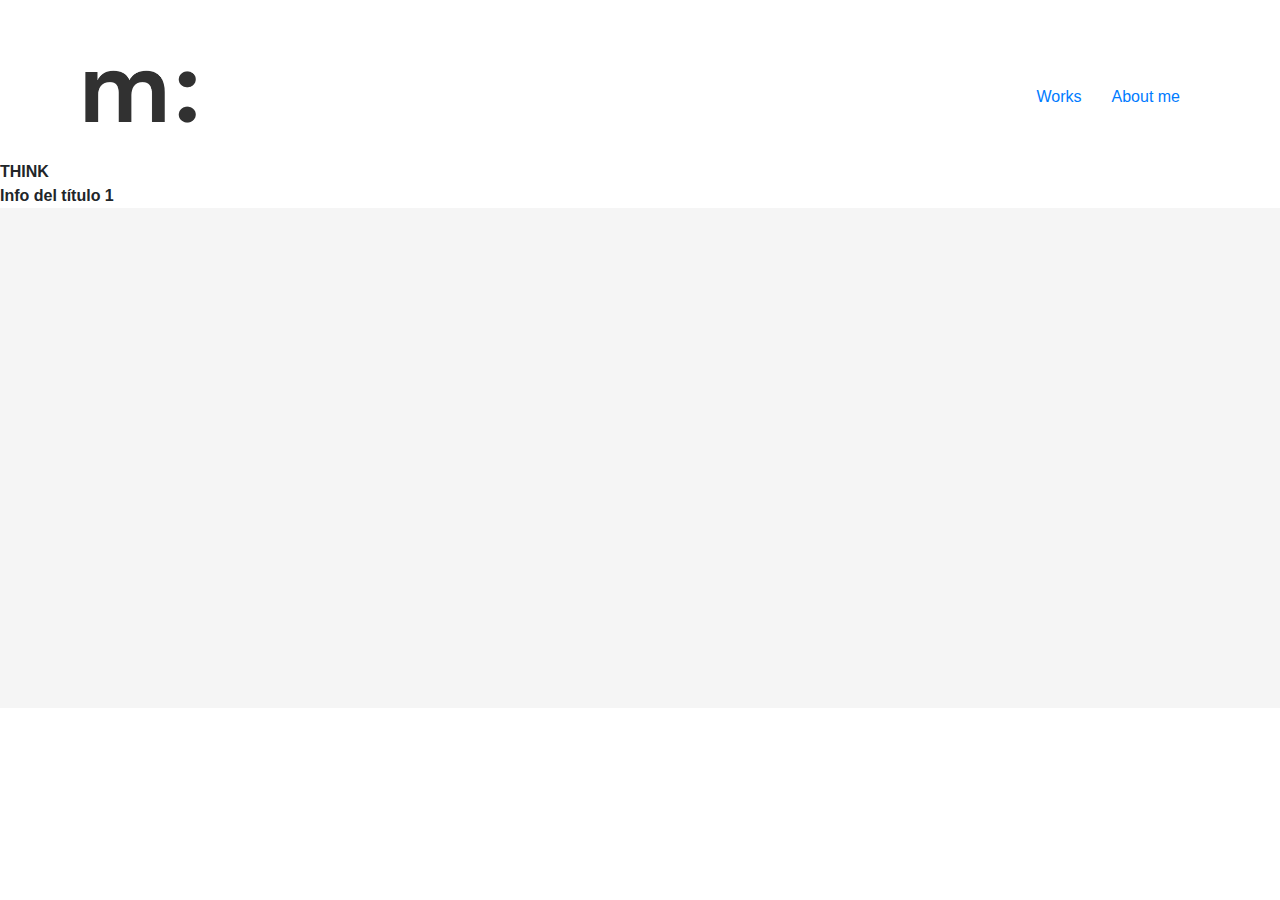
==== project_1.html @ 3f779674 "viernes 26" ====
<html>
    <head>
        <title>María Villar</title>
          <meta charset="UTF-8">
          <meta name="viewport" content="width=device-width, initial-scale=1.0">
          <meta http-equiv="X-UA-Compatible" content="ie=edge">

  <link rel="stylesheet" href="css/reset.css" />
  <link rel="stylesheet" href="css/flexbox.css">

  <link rel="stylesheet" href="https://stackpath.bootstrapcdn.com/bootstrap/4.3.1/css/bootstrap.min.css" integrity="sha384-ggOyR0iXCbMQv3Xipma34MD+dH/1fQ784/j6cY/iJTQUOhcWr7x9JvoRxT2MZw1T" crossorigin="anonymous">
  <script src="https://stackpath.bootstrapcdn.com/bootstrap/4.3.1/js/bootstrap.min.js" integrity="sha384-JjSmVgyd0p3pXB1rRibZUAYoIIy6OrQ6VrjIEaFf/nJGzIxFDsf4x0xIM+B07jRM" crossorigin="anonymous"></script>
  <script src="https://code.jquery.com/jquery-3.3.1.slim.min.js" integrity="sha384-q8i/X+965DzO0rT7abK41JStQIAqVgRVzpbzo5smXKp4YfRvH+8abtTE1Pi6jizo" crossorigin="anonymous"></script>
  <script src="https://cdnjs.cloudflare.com/ajax/libs/popper.js/1.14.7/umd/popper.min.js" integrity="sha384-UO2eT0CpHqdSJQ6hJty5KVphtPhzWj9WO1clHTMGa3JDZwrnQq4sF86dIHNDz0W1" crossorigin="anonymous"></script>
  
  <link rel="stylesheet" href="css/styles.css" />
</head>
<body>
<header>
    <div class="container"> 
            <a href="index.html>">
                <img class="mediana" src="./img/l.png"/>
            </a>
                
       
    <nav class="topnav-right">
                <ul class="menu">         
                    <li><a href="index.html">Works</a></li>
                    <li><a href="index.html">About me</a></li>
                </ul>
                
   </nav>
  </header >

  <main>

        <section<p class="font-weight-bold">THINK <br>
       Info del título 1</section>

        <div class="container-boxes-pag1">
                <a href="http://home">
     
          
            
        </div>
            
       
        
        </section>
    </div>

     
        
    </main>
    
    </body>
    
</html>
---- css/flexbox.css ----
.container,.container-fluid{margin-right:auto;margin-left:auto}.container-fluid{padding-right:2rem;padding-left:2rem}.row{box-sizing:border-box;display:-webkit-box;display:-ms-flexbox;display:flex;-webkit-box-flex:0;-ms-flex:0 1 auto;flex:0 1 auto;-webkit-box-orient:horizontal;-webkit-box-direction:normal;-ms-flex-direction:row;flex-direction:row;-ms-flex-wrap:wrap;flex-wrap:wrap;margin-right:-.5rem;margin-left:-.5rem}.row.reverse{-webkit-box-orient:horizontal;-webkit-box-direction:reverse;-ms-flex-direction:row-reverse;flex-direction:row-reverse}.col.reverse{-webkit-box-orient:vertical;-webkit-box-direction:reverse;-ms-flex-direction:column-reverse;flex-direction:column-reverse}.col-xs,.col-xs-1,.col-xs-10,.col-xs-11,.col-xs-12,.col-xs-2,.col-xs-3,.col-xs-4,.col-xs-5,.col-xs-6,.col-xs-7,.col-xs-8,.col-xs-9,.col-xs-offset-0,.col-xs-offset-1,.col-xs-offset-10,.col-xs-offset-11,.col-xs-offset-12,.col-xs-offset-2,.col-xs-offset-3,.col-xs-offset-4,.col-xs-offset-5,.col-xs-offset-6,.col-xs-offset-7,.col-xs-offset-8,.col-xs-offset-9{box-sizing:border-box;-webkit-box-flex:0;-ms-flex:0 0 auto;flex:0 0 auto;padding-right:.5rem;padding-left:.5rem}.col-xs{-webkit-box-flex:1;-ms-flex-positive:1;flex-grow:1;-ms-flex-preferred-size:0;flex-basis:0;max-width:100%}.col-xs-1{-ms-flex-preferred-size:8.33333333%;flex-basis:8.33333333%;max-width:8.33333333%}.col-xs-2{-ms-flex-preferred-size:16.66666667%;flex-basis:16.66666667%;max-width:16.66666667%}.col-xs-3{-ms-flex-preferred-size:25%;flex-basis:25%;max-width:25%}.col-xs-4{-ms-flex-preferred-size:33.33333333%;flex-basis:33.33333333%;max-width:33.33333333%}.col-xs-5{-ms-flex-preferred-size:41.66666667%;flex-basis:41.66666667%;max-width:41.66666667%}.col-xs-6{-ms-flex-preferred-size:50%;flex-basis:50%;max-width:50%}.col-xs-7{-ms-flex-preferred-size:58.33333333%;flex-basis:58.33333333%;max-width:58.33333333%}.col-xs-8{-ms-flex-preferred-size:66.66666667%;flex-basis:66.66666667%;max-width:66.66666667%}.col-xs-9{-ms-flex-preferred-size:75%;flex-basis:75%;max-width:75%}.col-xs-10{-ms-flex-preferred-size:83.33333333%;flex-basis:83.33333333%;max-width:83.33333333%}.col-xs-11{-ms-flex-preferred-size:91.66666667%;flex-basis:91.66666667%;max-width:91.66666667%}.col-xs-12{-ms-flex-preferred-size:100%;flex-basis:100%;max-width:100%}.col-xs-offset-0{margin-left:0}.col-xs-offset-1{margin-left:8.33333333%}.col-xs-offset-2{margin-left:16.66666667%}.col-xs-offset-3{margin-left:25%}.col-xs-offset-4{margin-left:33.33333333%}.col-xs-offset-5{margin-left:41.66666667%}.col-xs-offset-6{margin-left:50%}.col-xs-offset-7{margin-left:58.33333333%}.col-xs-offset-8{margin-left:66.66666667%}.col-xs-offset-9{margin-left:75%}.col-xs-offset-10{margin-left:83.33333333%}.col-xs-offset-11{margin-left:91.66666667%}.start-xs{-webkit-box-pack:start;-ms-flex-pack:start;justify-content:flex-start;text-align:start}.center-xs{-webkit-box-pack:center;-ms-flex-pack:center;justify-content:center;text-align:center}.end-xs{-webkit-box-pack:end;-ms-flex-pack:end;justify-content:flex-end;text-align:end}.top-xs{-webkit-box-align:start;-ms-flex-align:start;align-items:flex-start}.middle-xs{-webkit-box-align:center;-ms-flex-align:center;align-items:center}.bottom-xs{-webkit-box-align:end;-ms-flex-align:end;align-items:flex-end}.around-xs{-ms-flex-pack:distribute;justify-content:space-around}.between-xs{-webkit-box-pack:justify;-ms-flex-pack:justify;justify-content:space-between}.first-xs{-webkit-box-ordinal-group:0;-ms-flex-order:-1;order:-1}.last-xs{-webkit-box-ordinal-group:2;-ms-flex-order:1;order:1}@media only screen and (min-width:48em){.container{width:49rem}.col-sm,.col-sm-1,.col-sm-10,.col-sm-11,.col-sm-12,.col-sm-2,.col-sm-3,.col-sm-4,.col-sm-5,.col-sm-6,.col-sm-7,.col-sm-8,.col-sm-9,.col-sm-offset-0,.col-sm-offset-1,.col-sm-offset-10,.col-sm-offset-11,.col-sm-offset-12,.col-sm-offset-2,.col-sm-offset-3,.col-sm-offset-4,.col-sm-offset-5,.col-sm-offset-6,.col-sm-offset-7,.col-sm-offset-8,.col-sm-offset-9{box-sizing:border-box;-webkit-box-flex:0;-ms-flex:0 0 auto;flex:0 0 auto;padding-right:.5rem;padding-left:.5rem}.col-sm{-webkit-box-flex:1;-ms-flex-positive:1;flex-grow:1;-ms-flex-preferred-size:0;flex-basis:0;max-width:100%}.col-sm-1{-ms-flex-preferred-size:8.33333333%;flex-basis:8.33333333%;max-width:8.33333333%}.col-sm-2{-ms-flex-preferred-size:16.66666667%;flex-basis:16.66666667%;max-width:16.66666667%}.col-sm-3{-ms-flex-preferred-size:25%;flex-basis:25%;max-width:25%}.col-sm-4{-ms-flex-preferred-size:33.33333333%;flex-basis:33.33333333%;max-width:33.33333333%}.col-sm-5{-ms-flex-preferred-size:41.66666667%;flex-basis:41.66666667%;max-width:41.66666667%}.col-sm-6{-ms-flex-preferred-size:50%;flex-basis:50%;max-width:50%}.col-sm-7{-ms-flex-preferred-size:58.33333333%;flex-basis:58.33333333%;max-width:58.33333333%}.col-sm-8{-ms-flex-preferred-size:66.66666667%;flex-basis:66.66666667%;max-width:66.66666667%}.col-sm-9{-ms-flex-preferred-size:75%;flex-basis:75%;max-width:75%}.col-sm-10{-ms-flex-preferred-size:83.33333333%;flex-basis:83.33333333%;max-width:83.33333333%}.col-sm-11{-ms-flex-preferred-size:91.66666667%;flex-basis:91.66666667%;max-width:91.66666667%}.col-sm-12{-ms-flex-preferred-size:100%;flex-basis:100%;max-width:100%}.col-sm-offset-0{margin-left:0}.col-sm-offset-1{margin-left:8.33333333%}.col-sm-offset-2{margin-left:16.66666667%}.col-sm-offset-3{margin-left:25%}.col-sm-offset-4{margin-left:33.33333333%}.col-sm-offset-5{margin-left:41.66666667%}.col-sm-offset-6{margin-left:50%}.col-sm-offset-7{margin-left:58.33333333%}.col-sm-offset-8{margin-left:66.66666667%}.col-sm-offset-9{margin-left:75%}.col-sm-offset-10{margin-left:83.33333333%}.col-sm-offset-11{margin-left:91.66666667%}.start-sm{-webkit-box-pack:start;-ms-flex-pack:start;justify-content:flex-start;text-align:start}.center-sm{-webkit-box-pack:center;-ms-flex-pack:center;justify-content:center;text-align:center}.end-sm{-webkit-box-pack:end;-ms-flex-pack:end;justify-content:flex-end;text-align:end}.top-sm{-webkit-box-align:start;-ms-flex-align:start;align-items:flex-start}.middle-sm{-webkit-box-align:center;-ms-flex-align:center;align-items:center}.bottom-sm{-webkit-box-align:end;-ms-flex-align:end;align-items:flex-end}.around-sm{-ms-flex-pack:distribute;justify-content:space-around}.between-sm{-webkit-box-pack:justify;-ms-flex-pack:justify;justify-content:space-between}.first-sm{-webkit-box-ordinal-group:0;-ms-flex-order:-1;order:-1}.last-sm{-webkit-box-ordinal-group:2;-ms-flex-order:1;order:1}}@media only screen and (min-width:64em){.container{width:65rem}.col-md,.col-md-1,.col-md-10,.col-md-11,.col-md-12,.col-md-2,.col-md-3,.col-md-4,.col-md-5,.col-md-6,.col-md-7,.col-md-8,.col-md-9,.col-md-offset-0,.col-md-offset-1,.col-md-offset-10,.col-md-offset-11,.col-md-offset-12,.col-md-offset-2,.col-md-offset-3,.col-md-offset-4,.col-md-offset-5,.col-md-offset-6,.col-md-offset-7,.col-md-offset-8,.col-md-offset-9{box-sizing:border-box;-webkit-box-flex:0;-ms-flex:0 0 auto;flex:0 0 auto;padding-right:.5rem;padding-left:.5rem}.col-md{-webkit-box-flex:1;-ms-flex-positive:1;flex-grow:1;-ms-flex-preferred-size:0;flex-basis:0;max-width:100%}.col-md-1{-ms-flex-preferred-size:8.33333333%;flex-basis:8.33333333%;max-width:8.33333333%}.col-md-2{-ms-flex-preferred-size:16.66666667%;flex-basis:16.66666667%;max-width:16.66666667%}.col-md-3{-ms-flex-preferred-size:25%;flex-basis:25%;max-width:25%}.col-md-4{-ms-flex-preferred-size:33.33333333%;flex-basis:33.33333333%;max-width:33.33333333%}.col-md-5{-ms-flex-preferred-size:41.66666667%;flex-basis:41.66666667%;max-width:41.66666667%}.col-md-6{-ms-flex-preferred-size:50%;flex-basis:50%;max-width:50%}.col-md-7{-ms-flex-preferred-size:58.33333333%;flex-basis:58.33333333%;max-width:58.33333333%}.col-md-8{-ms-flex-preferred-size:66.66666667%;flex-basis:66.66666667%;max-width:66.66666667%}.col-md-9{-ms-flex-preferred-size:75%;flex-basis:75%;max-width:75%}.col-md-10{-ms-flex-preferred-size:83.33333333%;flex-basis:83.33333333%;max-width:83.33333333%}.col-md-11{-ms-flex-preferred-size:91.66666667%;flex-basis:91.66666667%;max-width:91.66666667%}.col-md-12{-ms-flex-preferred-size:100%;flex-basis:100%;max-width:100%}.col-md-offset-0{margin-left:0}.col-md-offset-1{margin-left:8.33333333%}.col-md-offset-2{margin-left:16.66666667%}.col-md-offset-3{margin-left:25%}.col-md-offset-4{margin-left:33.33333333%}.col-md-offset-5{margin-left:41.66666667%}.col-md-offset-6{margin-left:50%}.col-md-offset-7{margin-left:58.33333333%}.col-md-offset-8{margin-left:66.66666667%}.col-md-offset-9{margin-left:75%}.col-md-offset-10{margin-left:83.33333333%}.col-md-offset-11{margin-left:91.66666667%}.start-md{-webkit-box-pack:start;-ms-flex-pack:start;justify-content:flex-start;text-align:start}.center-md{-webkit-box-pack:center;-ms-flex-pack:center;justify-content:center;text-align:center}.end-md{-webkit-box-pack:end;-ms-flex-pack:end;justify-content:flex-end;text-align:end}.top-md{-webkit-box-align:start;-ms-flex-align:start;align-items:flex-start}.middle-md{-webkit-box-align:center;-ms-flex-align:center;align-items:center}.bottom-md{-webkit-box-align:end;-ms-flex-align:end;align-items:flex-end}.around-md{-ms-flex-pack:distribute;justify-content:space-around}.between-md{-webkit-box-pack:justify;-ms-flex-pack:justify;justify-content:space-between}.first-md{-webkit-box-ordinal-group:0;-ms-flex-order:-1;order:-1}.last-md{-webkit-box-ordinal-group:2;-ms-flex-order:1;order:1}}@media only screen and (min-width:75em){.container{width:76rem}.col-lg,.col-lg-1,.col-lg-10,.col-lg-11,.col-lg-12,.col-lg-2,.col-lg-3,.col-lg-4,.col-lg-5,.col-lg-6,.col-lg-7,.col-lg-8,.col-lg-9,.col-lg-offset-0,.col-lg-offset-1,.col-lg-offset-10,.col-lg-offset-11,.col-lg-offset-12,.col-lg-offset-2,.col-lg-offset-3,.col-lg-offset-4,.col-lg-offset-5,.col-lg-offset-6,.col-lg-offset-7,.col-lg-offset-8,.col-lg-offset-9{box-sizing:border-box;-webkit-box-flex:0;-ms-flex:0 0 auto;flex:0 0 auto;padding-right:.5rem;padding-left:.5rem}.col-lg{-webkit-box-flex:1;-ms-flex-positive:1;flex-grow:1;-ms-flex-preferred-size:0;flex-basis:0;max-width:100%}.col-lg-1{-ms-flex-preferred-size:8.33333333%;flex-basis:8.33333333%;max-width:8.33333333%}.col-lg-2{-ms-flex-preferred-size:16.66666667%;flex-basis:16.66666667%;max-width:16.66666667%}.col-lg-3{-ms-flex-preferred-size:25%;flex-basis:25%;max-width:25%}.col-lg-4{-ms-flex-preferred-size:33.33333333%;flex-basis:33.33333333%;max-width:33.33333333%}.col-lg-5{-ms-flex-preferred-size:41.66666667%;flex-basis:41.66666667%;max-width:41.66666667%}.col-lg-6{-ms-flex-preferred-size:50%;flex-basis:50%;max-width:50%}.col-lg-7{-ms-flex-preferred-size:58.33333333%;flex-basis:58.33333333%;max-width:58.33333333%}.col-lg-8{-ms-flex-preferred-size:66.66666667%;flex-basis:66.66666667%;max-width:66.66666667%}.col-lg-9{-ms-flex-preferred-size:75%;flex-basis:75%;max-width:75%}.col-lg-10{-ms-flex-preferred-size:83.33333333%;flex-basis:83.33333333%;max-width:83.33333333%}.col-lg-11{-ms-flex-preferred-size:91.66666667%;flex-basis:91.66666667%;max-width:91.66666667%}.col-lg-12{-ms-flex-preferred-size:100%;flex-basis:100%;max-width:100%}.col-lg-offset-0{margin-left:0}.col-lg-offset-1{margin-left:8.33333333%}.col-lg-offset-2{margin-left:16.66666667%}.col-lg-offset-3{margin-left:25%}.col-lg-offset-4{margin-left:33.33333333%}.col-lg-offset-5{margin-left:41.66666667%}.col-lg-offset-6{margin-left:50%}.col-lg-offset-7{margin-left:58.33333333%}.col-lg-offset-8{margin-left:66.66666667%}.col-lg-offset-9{margin-left:75%}.col-lg-offset-10{margin-left:83.33333333%}.col-lg-offset-11{margin-left:91.66666667%}.start-lg{-webkit-box-pack:start;-ms-flex-pack:start;justify-content:flex-start;text-align:start}.center-lg{-webkit-box-pack:center;-ms-flex-pack:center;justify-content:center;text-align:center}.end-lg{-webkit-box-pack:end;-ms-flex-pack:end;justify-content:flex-end;text-align:end}.top-lg{-webkit-box-align:start;-ms-flex-align:start;align-items:flex-start}.middle-lg{-webkit-box-align:center;-ms-flex-align:center;align-items:center}.bottom-lg{-webkit-box-align:end;-ms-flex-align:end;align-items:flex-end}.around-lg{-ms-flex-pack:distribute;justify-content:space-around}.between-lg{-webkit-box-pack:justify;-ms-flex-pack:justify;justify-content:space-between}.first-lg{-webkit-box-ordinal-group:0;-ms-flex-order:-1;order:-1}.last-lg{-webkit-box-ordinal-group:2;-ms-flex-order:1;order:1}}
---- css/styles.css ----
@font-face {
    font-family: "avenir";
    src: url(font-family: avenir-light.ttf);
  }


.container {
	padding-top: 70px;
	padding-bottom: 20px;
	display: flex;
	justify-content: space-between;
}


img.mediana {
	width: 111px; 
	height: 53px;
}

.menu {
	display: flex;
}

.menu li {
	list-style-type: none;
	margin: 0;
	padding:0;
	
}
  
.menu li a {
	display: block;
	padding: 15px;
	position: relative;
}

.menu li a:hover {
	text-decoration: none;
}

.menu li a::after {
	opacity: 0;
	transition: 100ms;
	content: '';
	position: absolute;
	bottom: 0;
	left: 0;
	right: 0;
	height: 2px;
	background: #000;
	text-decoration: none;
}

.menu li a:hover::after {
	opacity: 1;
}



#container-boxes {
	background-color: rgb(255, 255, 255);
	display: flex;
	flex-wrap: wrap;
	justify-content: center;
	padding: 0px 50px;
	
}

.box{
	background: rgb(255, 255, 255);
	width: 400px;
	height: 400px;
	margin: 20px;
	padding: 50px;
	border-radius: 0px;
  display: flex;
	justify-content: center;
	align-items: center;
}

.box:hover {
	transition: all 0.17s ease-in-out;
	transform: translateY(5px);
	box-shadow: 5px 5px 20px rgba(202, 202, 202, 0.5)
}

.box2 {
	width:1800px;
	height: 400px;
	background: rgba(235, 235, 235, 0.5);
	margin: 30px;
	margin-bottom:30px 
}

#box-img-1 {
	background-image: url('../img/Think.png');
	text-decoration-color:rgb(230, 230, 230)
}


.box3 {
	margin: 20px;
	padding: 50px;
	justify-content: center;
	text-align: left;
	
}

.container-boxes-pag1 {
	display: flex;
	flex-wrap: wrap;
	justify-content: center;
	padding: 80px 50px;
	background: rgba(235, 235, 235, 0.5);
	width: auto;
	height: 500px;
	
}
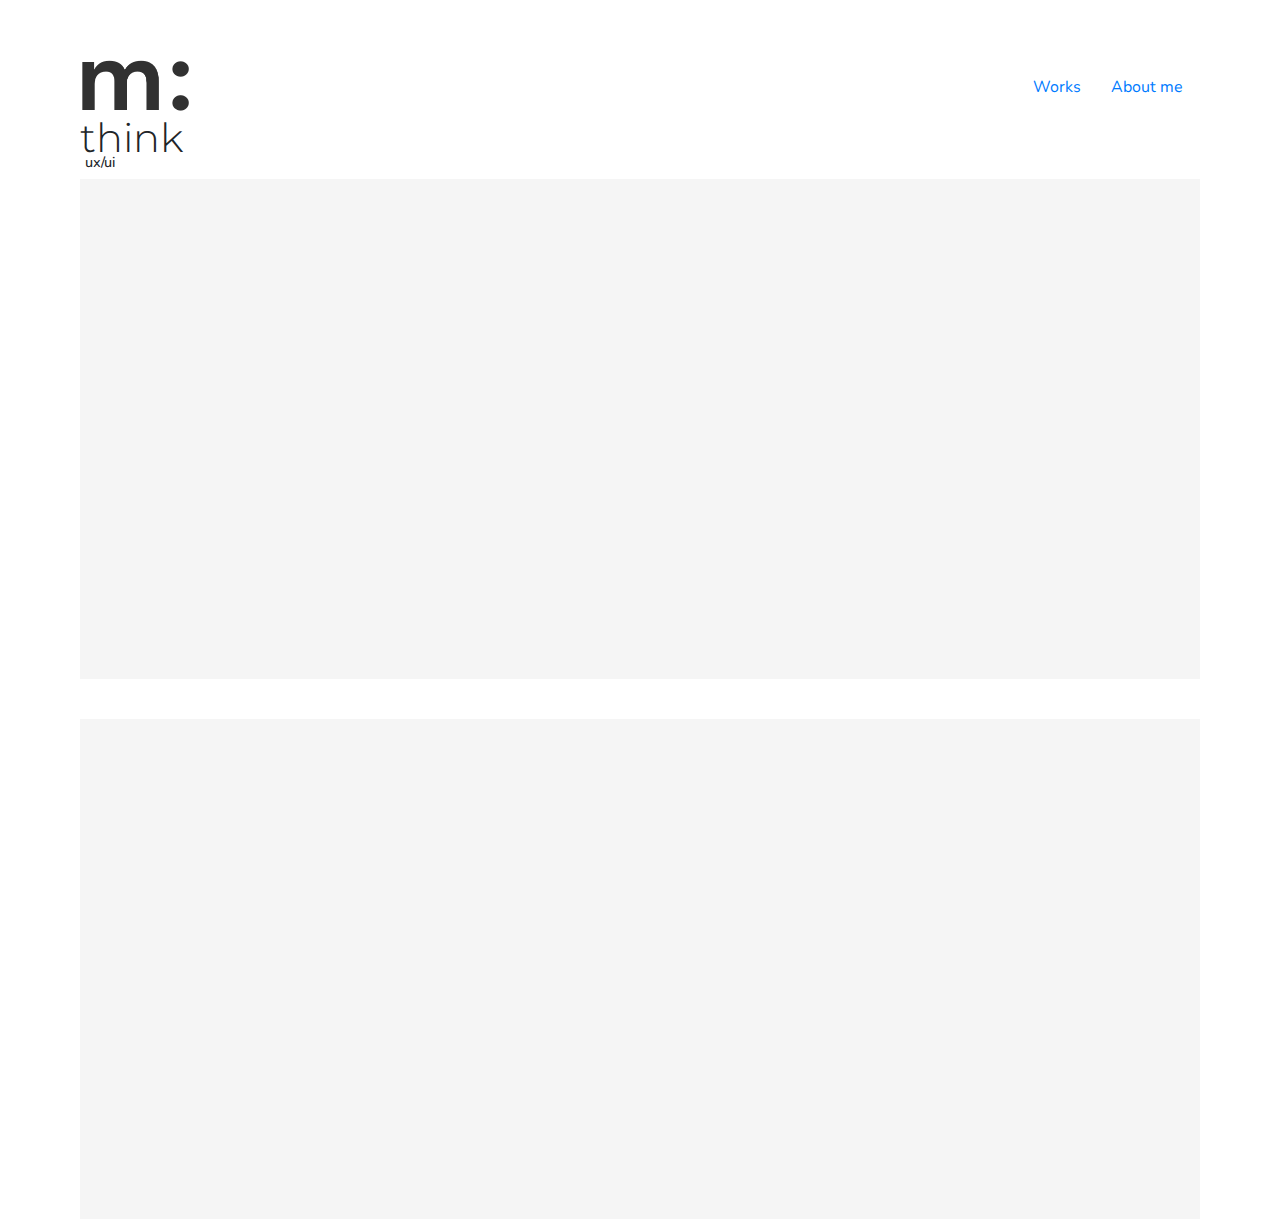
==== commit 6aae8649: "Sábado 27" ====
--- a/project_1.html
+++ b/project_1.html
@@ -14,10 +14,11 @@
   <script src="https://cdnjs.cloudflare.com/ajax/libs/popper.js/1.14.7/umd/popper.min.js" integrity="sha384-UO2eT0CpHqdSJQ6hJty5KVphtPhzWj9WO1clHTMGa3JDZwrnQq4sF86dIHNDz0W1" crossorigin="anonymous"></script>
   
   <link rel="stylesheet" href="css/styles.css" />
+  <link href="https://fonts.googleapis.com/css?family=Montserrat:100,100i,200,200i,300,300i,400,400i,500,500i,600,600i,700,700i,800,800i,900,900i|Nunito:200,200i,300,300i,400,400i,600,600i,700,700i" rel="stylesheet">
 </head>
 <body>
 <header>
-    <div class="container"> 
+    <div class="containerheader"> 
             <a href="index.html>">
                 <img class="mediana" src="./img/l.png"/>
             </a>
@@ -31,26 +32,30 @@
                 
    </nav>
   </header >
+  <section class="titulo">
+    
+    <h1>think</h1> 
+    <h2>ux/ui</h2>
+        
+    </section>
 
-  <main>
 
-        <section<p class="font-weight-bold">THINK <br>
-       Info del título 1</section>
+  </div>
+  
+    <main>
+    
+    <div id="container-boxes-pag2"> 
+    <div class="container-boxes-pag2" id="box-img-">
+        </div>
+    </div>
 
-        <div class="container-boxes-pag1">
-                <a href="http://home">
-     
-          
-            
-        </div>
+    <div id="container-boxes-pag3"> 
+    <div class="container-boxes-pag3" id="box-img-">
+    
+    </div>                    
+    </div>
             
        
-        
-        </section>
-    </div>
-
-     
-        
     </main>
     
     </body>
--- a/css/styles.css
+++ b/css/styles.css
@@ -1,8 +1,5 @@
-@font-face {
-    font-family: "avenir";
-    src: url(font-family: avenir-light.ttf);
-  }
-
+body {font-family: 'Nunito', sans-serif;
+	    }
 
 .container {
 	padding-top: 70px;
@@ -11,10 +8,21 @@
 	justify-content: space-between;
 }
 
+.containerheader{
+	display: flex;
+	justify-content: space-between;
+	padding: 60px 32px 0px 32px;
+
+}
+
+header{
+	padding:0 50px;
+}
+
 
 img.mediana {
-	width: 111px; 
-	height: 53px;
+	width: 107px; 
+	height: 51px;
 }
 
 .menu {
@@ -22,7 +30,7 @@
 }
 
 .menu li {
-	list-style-type: none;
+  list-style-type: none;
 	margin: 0;
 	padding:0;
 	
@@ -106,16 +114,56 @@
 	
 }
 
-.container-boxes-pag1 {
+
+.titulo {
+	
+	margin-left: 80px;
+	text-align: left;
+	
+	
+}
+
+.titulo h1{
+	font-family: 'Montserrat', sans-serif;
+	font-weight: 300;
+	line-height: .4em;
+	
+}
+
+.titulo h2{
+	font-size: .9em;
+	padding-left:5px;
+}
+.container-boxes-pag2 {
+	
+  margin-left: 80px;
+	margin-right: 80px;
+	margin-bottom: 40px;
+  width: auto;
+	height: 500px;
+	background-color: rgb(235, 235, 235, 0.5);
 	display: flex;
 	flex-wrap: wrap;
-	justify-content: center;
-	padding: 80px 50px;
-	background: rgba(235, 235, 235, 0.5);
-	width: auto;
+	padding: 0px 50px;
+	
+
+}
+
+.container-boxes-pag3 {
+	
+  margin-left: 80px;
+	margin-right: 80px;
+  width: auto;
 	height: 500px;
+	background-color: rgba(235, 235, 235, 0.5);
+	display: flex;
+	flex-wrap: wrap;
+	padding: 0px 50px;
 	
+
 }
 
 
 
+
+
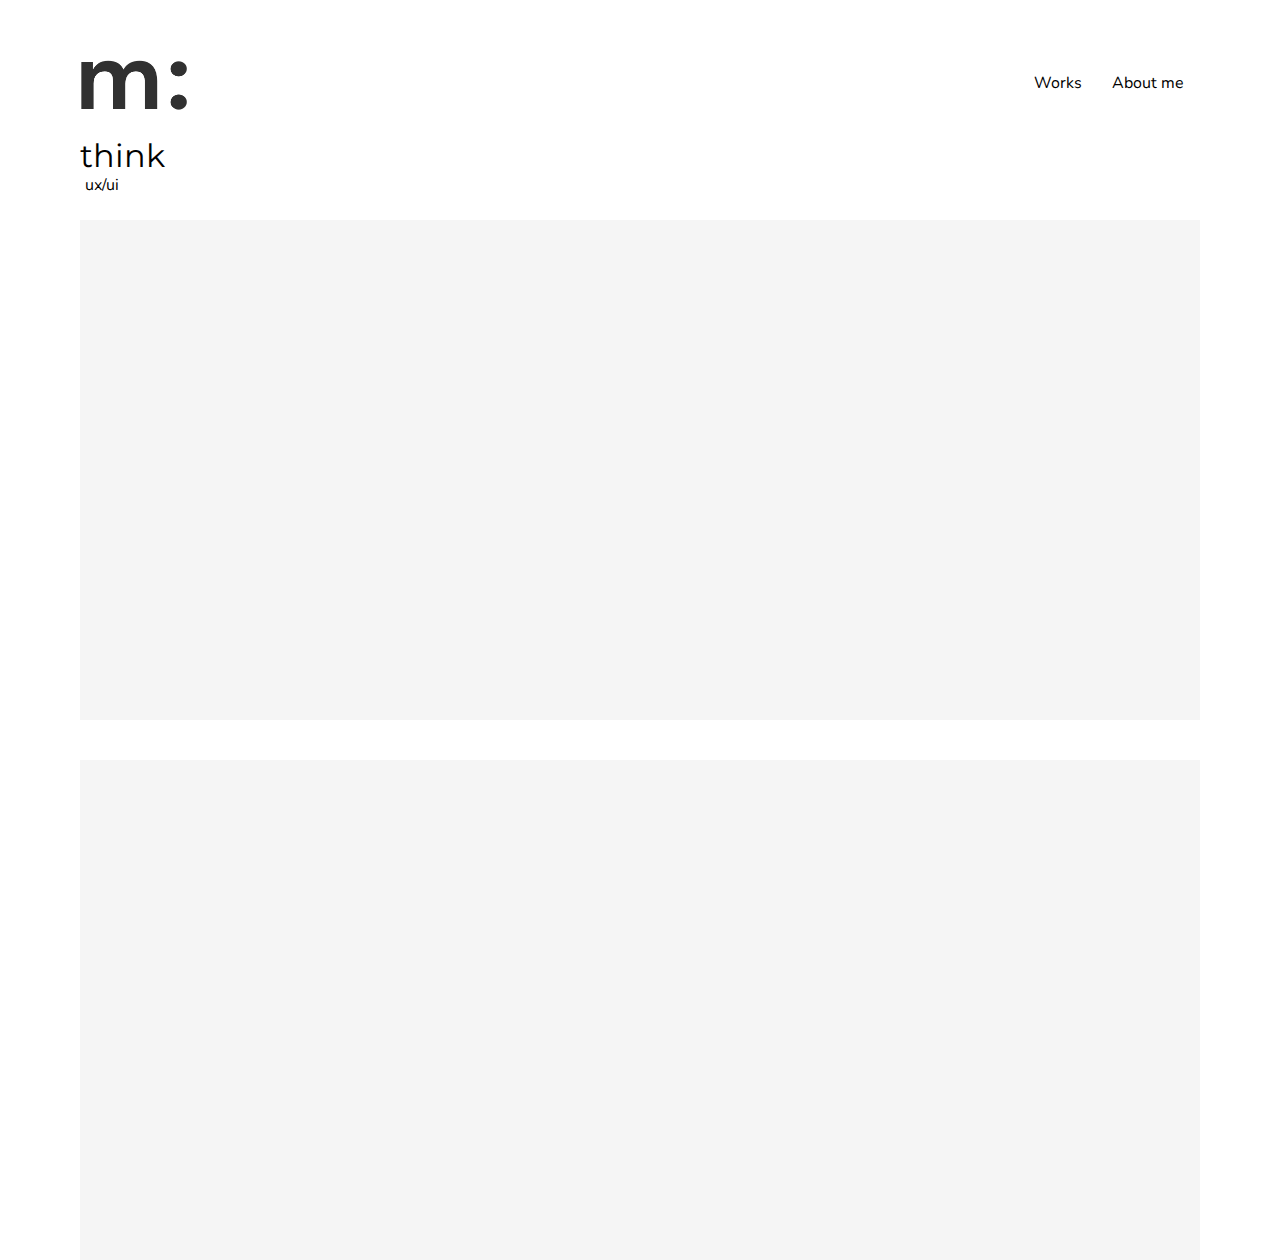
==== commit e043816f: "Sabado 27" ====
--- a/project_1.html
+++ b/project_1.html
@@ -4,14 +4,12 @@
           <meta charset="UTF-8">
           <meta name="viewport" content="width=device-width, initial-scale=1.0">
           <meta http-equiv="X-UA-Compatible" content="ie=edge">
+          <meta name=“viewport” content=“width=device-width, initial-scale=1.0"> 
 
   <link rel="stylesheet" href="css/reset.css" />
   <link rel="stylesheet" href="css/flexbox.css">
 
-  <link rel="stylesheet" href="https://stackpath.bootstrapcdn.com/bootstrap/4.3.1/css/bootstrap.min.css" integrity="sha384-ggOyR0iXCbMQv3Xipma34MD+dH/1fQ784/j6cY/iJTQUOhcWr7x9JvoRxT2MZw1T" crossorigin="anonymous">
-  <script src="https://stackpath.bootstrapcdn.com/bootstrap/4.3.1/js/bootstrap.min.js" integrity="sha384-JjSmVgyd0p3pXB1rRibZUAYoIIy6OrQ6VrjIEaFf/nJGzIxFDsf4x0xIM+B07jRM" crossorigin="anonymous"></script>
-  <script src="https://code.jquery.com/jquery-3.3.1.slim.min.js" integrity="sha384-q8i/X+965DzO0rT7abK41JStQIAqVgRVzpbzo5smXKp4YfRvH+8abtTE1Pi6jizo" crossorigin="anonymous"></script>
-  <script src="https://cdnjs.cloudflare.com/ajax/libs/popper.js/1.14.7/umd/popper.min.js" integrity="sha384-UO2eT0CpHqdSJQ6hJty5KVphtPhzWj9WO1clHTMGa3JDZwrnQq4sF86dIHNDz0W1" crossorigin="anonymous"></script>
+
   
   <link rel="stylesheet" href="css/styles.css" />
   <link href="https://fonts.googleapis.com/css?family=Montserrat:100,100i,200,200i,300,300i,400,400i,500,500i,600,600i,700,700i,800,800i,900,900i|Nunito:200,200i,300,300i,400,400i,600,600i,700,700i" rel="stylesheet">
@@ -32,13 +30,11 @@
                 
    </nav>
   </header >
-  <section class="titulo">
+  
+  <div class="titulo">
     
     <h1>think</h1> 
     <h2>ux/ui</h2>
-        
-    </section>
-
 
   </div>
   
--- a/css/styles.css
+++ b/css/styles.css
@@ -1,5 +1,18 @@
-body {font-family: 'Nunito', sans-serif;
-	    }
+body {
+	font-family: 'Nunito', sans-serif;
+}
+html {
+	width:100%;
+	scroll-behavior: smooth;
+}
+
+a {
+	color: #000;
+	text-decoration: none;
+}
+a:hover {
+	color: #000;
+}
 
 .container {
 	padding-top: 70px;
@@ -11,8 +24,8 @@
 .containerheader{
 	display: flex;
 	justify-content: space-between;
-	padding: 60px 32px 0px 32px;
-
+	padding: 60px 31px 0px 31px;
+  margin-bottom:32px;
 }
 
 header{
@@ -21,8 +34,8 @@
 
 
 img.mediana {
-	width: 107px; 
-	height: 51px;
+	width: 106px; 
+	height: 50px;
 }
 
 .menu {
@@ -63,8 +76,6 @@
 	opacity: 1;
 }
 
-
-
 #container-boxes {
 	background-color: rgb(255, 255, 255);
 	display: flex;
@@ -78,10 +89,10 @@
 	background: rgb(255, 255, 255);
 	width: 400px;
 	height: 400px;
-	margin: 20px;
-	padding: 50px;
+	margin: 8px;
+	padding: 10px;
 	border-radius: 0px;
-  display: flex;
+	display: flex;
 	justify-content: center;
 	align-items: center;
 }
@@ -95,13 +106,14 @@
 .box2 {
 	width:1800px;
 	height: 400px;
-	background: rgba(235, 235, 235, 0.5);
+	background: none;
 	margin: 30px;
 	margin-bottom:30px 
 }
 
-#box-img-1 {
+#box-img-1,#box-img-2 {
 	background-image: url('../img/Think.png');
+	background-position: center;
 	text-decoration-color:rgb(230, 230, 230)
 }
 
@@ -121,21 +133,24 @@
 	text-align: left;
 	
 	
+	
 }
 
 .titulo h1{
 	font-family: 'Montserrat', sans-serif;
-	font-weight: 300;
-	line-height: .4em;
+	font-size:2em;
+	line-height: .9em;
 	
 }
 
 .titulo h2{
-	font-size: .9em;
+	font-size: 1em;
 	padding-left:5px;
+	line-height: 1.8em;
 }
+
 .container-boxes-pag2 {
-	
+	margin-top: 20px;
   margin-left: 80px;
 	margin-right: 80px;
 	margin-bottom: 40px;
@@ -163,7 +178,22 @@
 
 }
 
+.titulosnegritas{
+font-weight: bold;
+line-height: 50px;
+}
+
+.titulosnegritas2{
+	font-weight: bold;
+	margin: 30px;
+	
+	}
+
+@media (max-width:375px){
+
+}
 
 
 
 
+
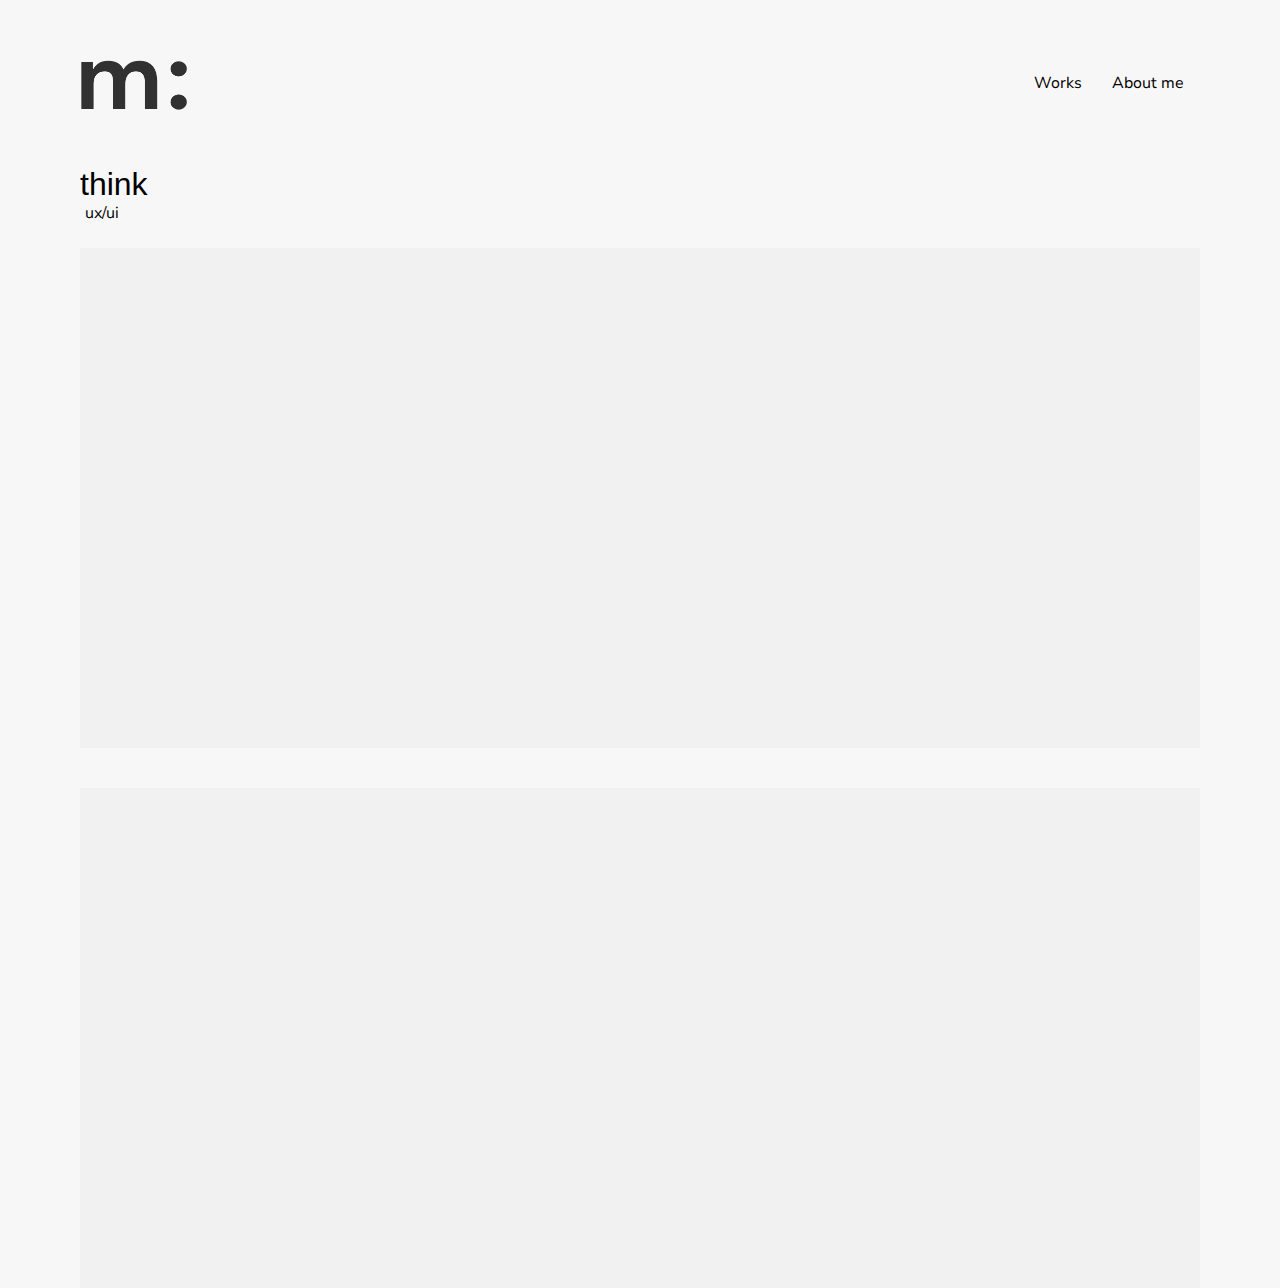
==== commit 1d8fd30a: "Sabado_2" ====
--- a/project_1.html
+++ b/project_1.html
@@ -12,7 +12,8 @@
 
   
   <link rel="stylesheet" href="css/styles.css" />
-  <link href="https://fonts.googleapis.com/css?family=Montserrat:100,100i,200,200i,300,300i,400,400i,500,500i,600,600i,700,700i,800,800i,900,900i|Nunito:200,200i,300,300i,400,400i,600,600i,700,700i" rel="stylesheet">
+  <link href="https://fonts.googleapis.com/css?family=Nunito+Sans:200,200i,300,300i,400,400i,600,600i,700,700i,800,800i,900,900i" rel="stylesheet">
+
 </head>
 <body>
 <header>
@@ -30,6 +31,8 @@
                 
    </nav>
   </header >
+<a>
+  <div class="containerpaginathink"> 
   
   <div class="titulo">
     
@@ -37,6 +40,7 @@
     <h2>ux/ui</h2>
 
   </div>
+</a>
   
     <main>
     
--- a/css/styles.css
+++ b/css/styles.css
@@ -1,14 +1,18 @@
 body {
-	font-family: 'Nunito', sans-serif;
-}
+	font-family: 'Nunito Sans', sans-serif;
+	background-color: rgb(247, 247, 247)
+}
+
 html {
 	width:100%;
 	scroll-behavior: smooth;
 }
 
+
 a {
 	color: #000;
 	text-decoration: none;
+	
 }
 a:hover {
 	color: #000;
@@ -53,6 +57,7 @@
 	display: block;
 	padding: 15px;
 	position: relative;
+	
 }
 
 .menu li a:hover {
@@ -77,7 +82,7 @@
 }
 
 #container-boxes {
-	background-color: rgb(255, 255, 255);
+	background-color: rgb(247, 247, 247);
 	display: flex;
 	flex-wrap: wrap;
 	justify-content: center;
@@ -86,7 +91,7 @@
 }
 
 .box{
-	background: rgb(255, 255, 255);
+	background: rgb(247, 247, 247);
 	width: 400px;
 	height: 400px;
 	margin: 8px;
@@ -103,12 +108,13 @@
 	box-shadow: 5px 5px 20px rgba(202, 202, 202, 0.5)
 }
 
-.box2 {
-	width:1800px;
+.fondo {
+	width: auto;
 	height: 400px;
 	background: none;
-	margin: 30px;
 	margin-bottom:30px 
+	
+  
 }
 
 #box-img-1,#box-img-2 {
@@ -123,6 +129,8 @@
 	padding: 50px;
 	justify-content: center;
 	text-align: left;
+	font-weight: 100;
+	line-height: 20px;
 	
 }
 
@@ -131,8 +139,6 @@
 	
 	margin-left: 80px;
 	text-align: left;
-	
-	
 	
 }
 
@@ -161,7 +167,6 @@
 	flex-wrap: wrap;
 	padding: 0px 50px;
 	
-
 }
 
 .container-boxes-pag3 {
@@ -175,25 +180,32 @@
 	flex-wrap: wrap;
 	padding: 0px 50px;
 	
-
-}
-
-.titulosnegritas{
+}
+
+.titulosnegritas {
 font-weight: bold;
 line-height: 50px;
-}
-
-.titulosnegritas2{
+
+
+}
+
+.titulosnegritas2 {
 	font-weight: bold;
 	margin: 30px;
 	
-	}
+}
 
 @media (max-width:375px){
-
-}
-
-
-
-
-
+}
+
+.containerpaginathink {
+margin-top: 60px;
+}
+.container-conocernos {
+	margin-top: 30px;
+
+}
+
+
+
+
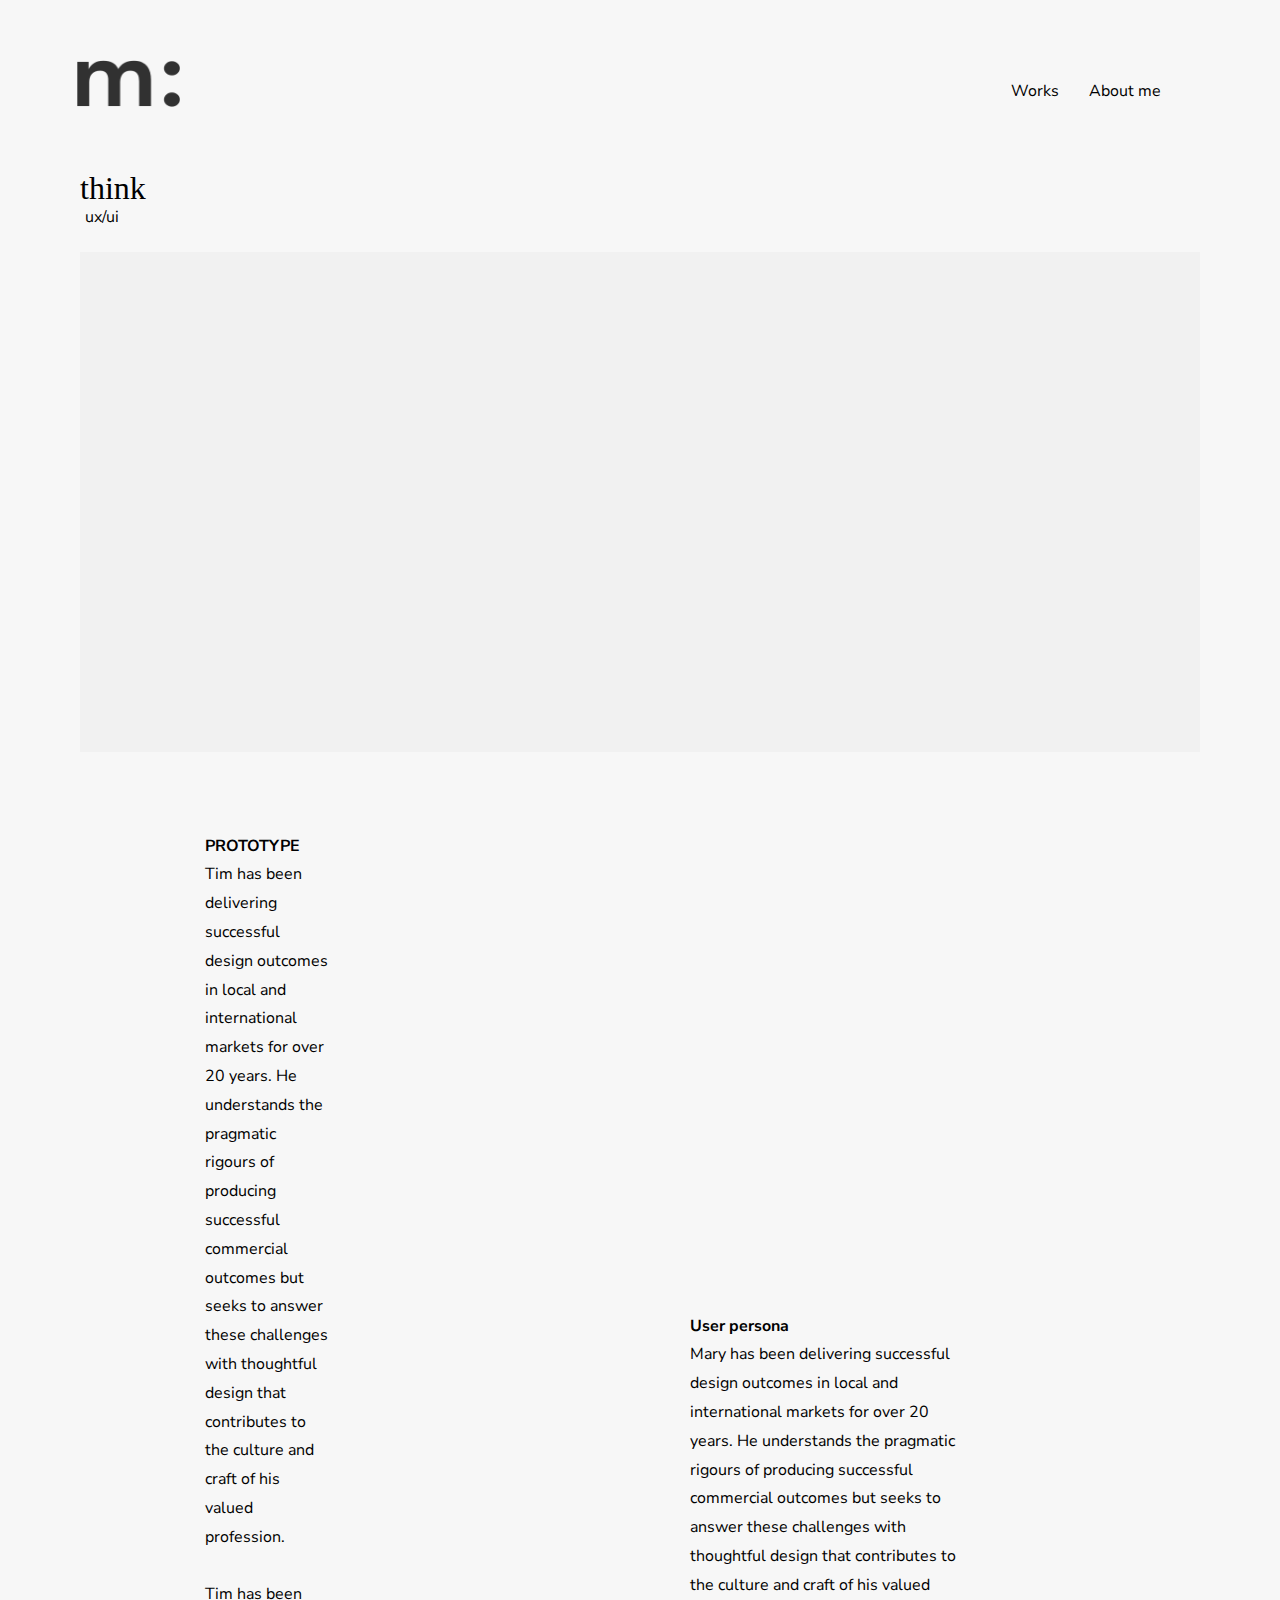
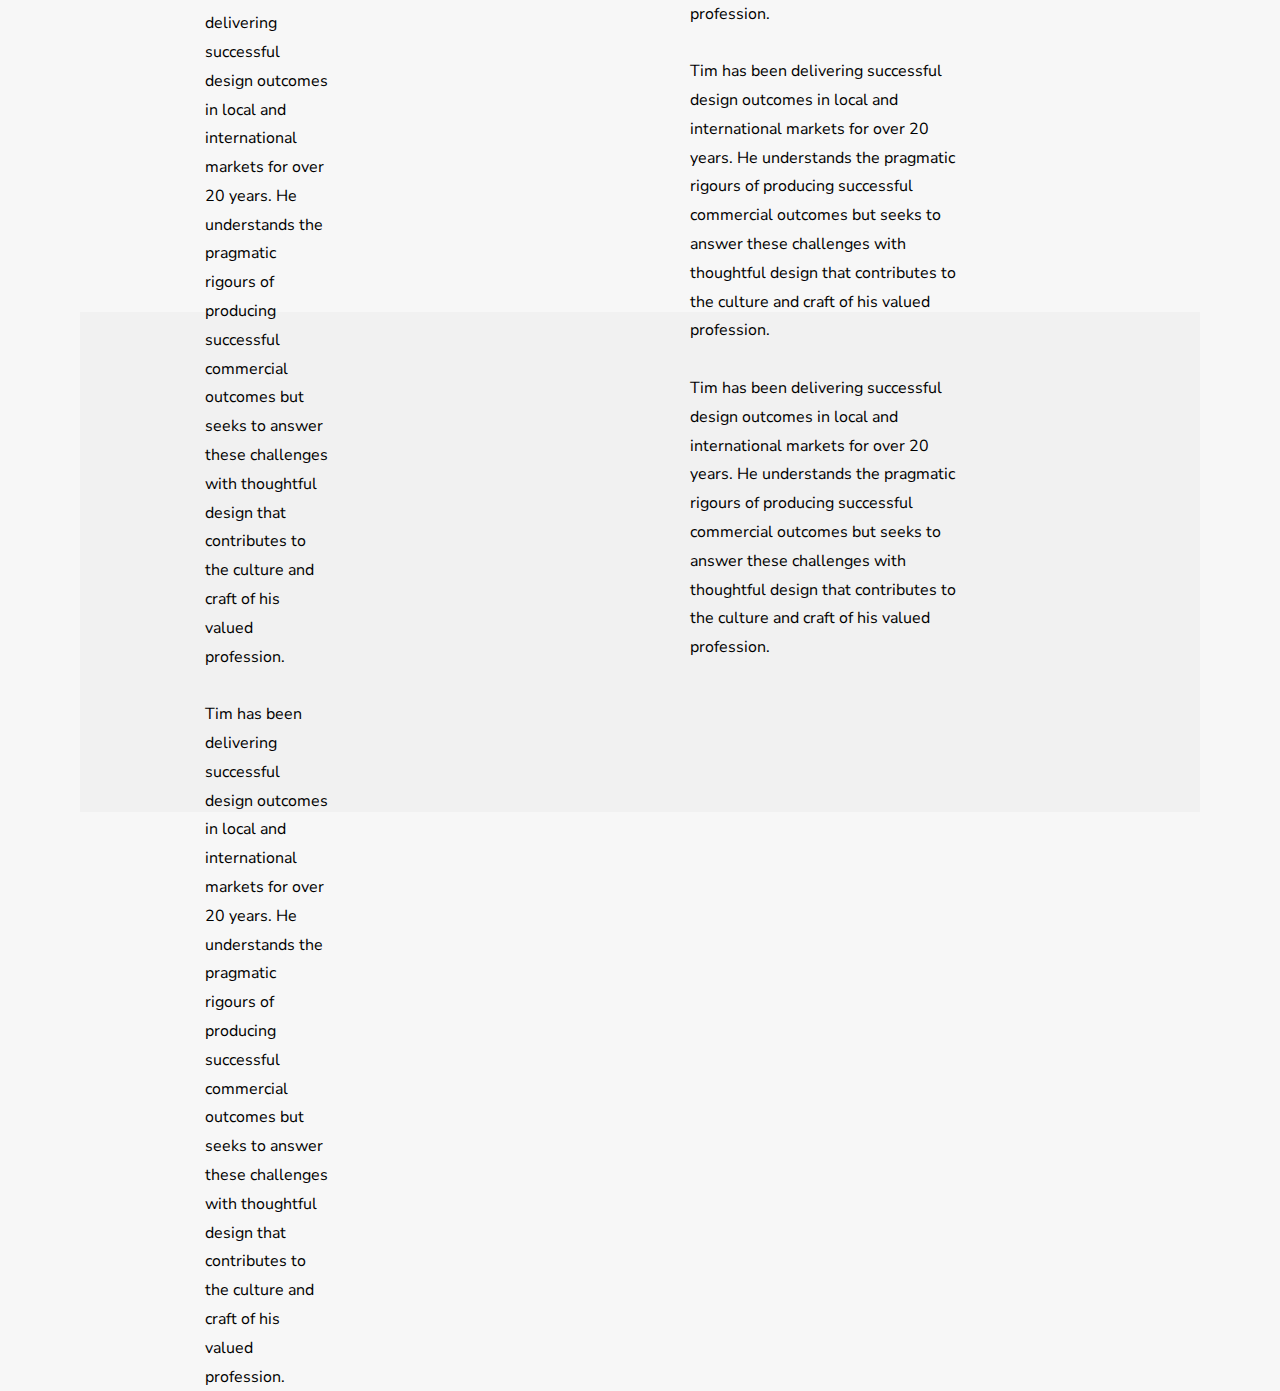
==== commit 3af6420b: "Lunes 28" ====
--- a/project_1.html
+++ b/project_1.html
@@ -49,6 +49,29 @@
         </div>
     </div>
 
+    <div id="container-boxes-texto"> 
+     <div class="container-boxes-texto1"> 
+    <div class="container-prototype"><p >PROTOTYPE</p>
+            
+    </div>
+        <p> 
+            <br> <P>Tim has been delivering successful design outcomes in local and international markets for over 20 years. He understands the pragmatic rigours of producing successful commercial outcomes but seeks to answer these challenges with thoughtful design that contributes to the culture and craft of his valued profession.</P>
+            <br><P>Tim has been delivering successful design outcomes in local and international markets for over 20 years. He understands the pragmatic rigours of producing successful commercial outcomes but seeks to answer these challenges with thoughtful design that contributes to the culture and craft of his valued profession.</P>
+            <br><p> Tim has been delivering successful design outcomes in local and international markets for over 20 years. He understands the pragmatic rigours of producing successful commercial outcomes but seeks to answer these challenges with thoughtful design that contributes to the culture and craft of his valued profession. </P>
+            </p>
+            </div>
+
+            <div class="container-boxes-texto2"> 
+            <div class="container-prototype"><p >User persona</p>
+                            
+            </div>
+            <p> 
+            <br><p>Mary has been delivering successful design outcomes in local and international markets for over 20 years. He understands the pragmatic rigours of producing successful commercial outcomes but seeks to answer these challenges with thoughtful design that contributes to the culture and craft of his valued profession.</P>
+            <br><P>Tim has been delivering successful design outcomes in local and international markets for over 20 years. He understands the pragmatic rigours of producing successful commercial outcomes but seeks to answer these challenges with thoughtful design that contributes to the culture and craft of his valued profession.</P>
+            <br><p> Tim has been delivering successful design outcomes in local and international markets for over 20 years. He understands the pragmatic rigours of producing successful commercial outcomes but seeks to answer these challenges with thoughtful design that contributes to the culture and craft of his valued profession. </P>
+            </p>
+            </div>
+
     <div id="container-boxes-pag3"> 
     <div class="container-boxes-pag3" id="box-img-">
     
--- a/css/styles.css
+++ b/css/styles.css
@@ -28,7 +28,7 @@
 .containerheader{
 	display: flex;
 	justify-content: space-between;
-	padding: 60px 31px 0px 31px;
+	padding: 60px 27px 0px 27px;
   margin-bottom:32px;
 }
 
@@ -38,8 +38,9 @@
 
 
 img.mediana {
-	width: 106px; 
-	height: 50px;
+	width: 103px; 
+	height: 47px;
+	
 }
 
 .menu {
@@ -117,7 +118,7 @@
   
 }
 
-#box-img-1,#box-img-2 {
+#box-img-1,#box-img-2,#box-img-3 {
 	background-image: url('../img/Think.png');
 	background-position: center;
 	text-decoration-color:rgb(230, 230, 230)
@@ -143,7 +144,7 @@
 }
 
 .titulo h1{
-	font-family: 'Montserrat', sans-serif;
+	font-family: 'nunito';
 	font-size:2em;
 	line-height: .9em;
 	
@@ -179,6 +180,7 @@
 	display: flex;
 	flex-wrap: wrap;
 	padding: 0px 50px;
+	margin-bottom: 90px;
 	
 }
 
@@ -202,10 +204,55 @@
 margin-top: 60px;
 }
 .container-conocernos {
-	margin-top: 30px;
-
-}
-
-
-
-
+margin-top: 30px;
+
+}
+.topnav-right {
+padding: 8px 27px 0px 27px;
+
+}
+
+.container-boxes-texto1 {
+margin-top: 80px;
+margin-left: 200px;
+margin-right: 900px;
+margin-bottom: 180px;
+width: auto;
+height: 300px;
+display: flex;
+flex-wrap: wrap;
+padding: 0px 50px;
+text-justify: left
+font-size: 1em;
+padding-left: 5px;
+line-height: 1.8em;
+justify-content: flex-start;
+}
+
+.container-boxes-texto2 {
+margin-top: 80px;
+margin-left: 600px;
+margin-right: 300px;
+margin-bottom: 300px;
+width: auto;
+height: 300px;
+display: flex;
+flex-wrap: wrap;
+padding: 0px 10px 0px 20px;
+text-justify: left
+font-size: 1em;
+padding-left: 90px;
+line-height: 1.8em;
+justify-content: flex-start;
+}
+	
+
+
+.container-prototype {
+font-weight: bold;
+
+}
+
+
+
+
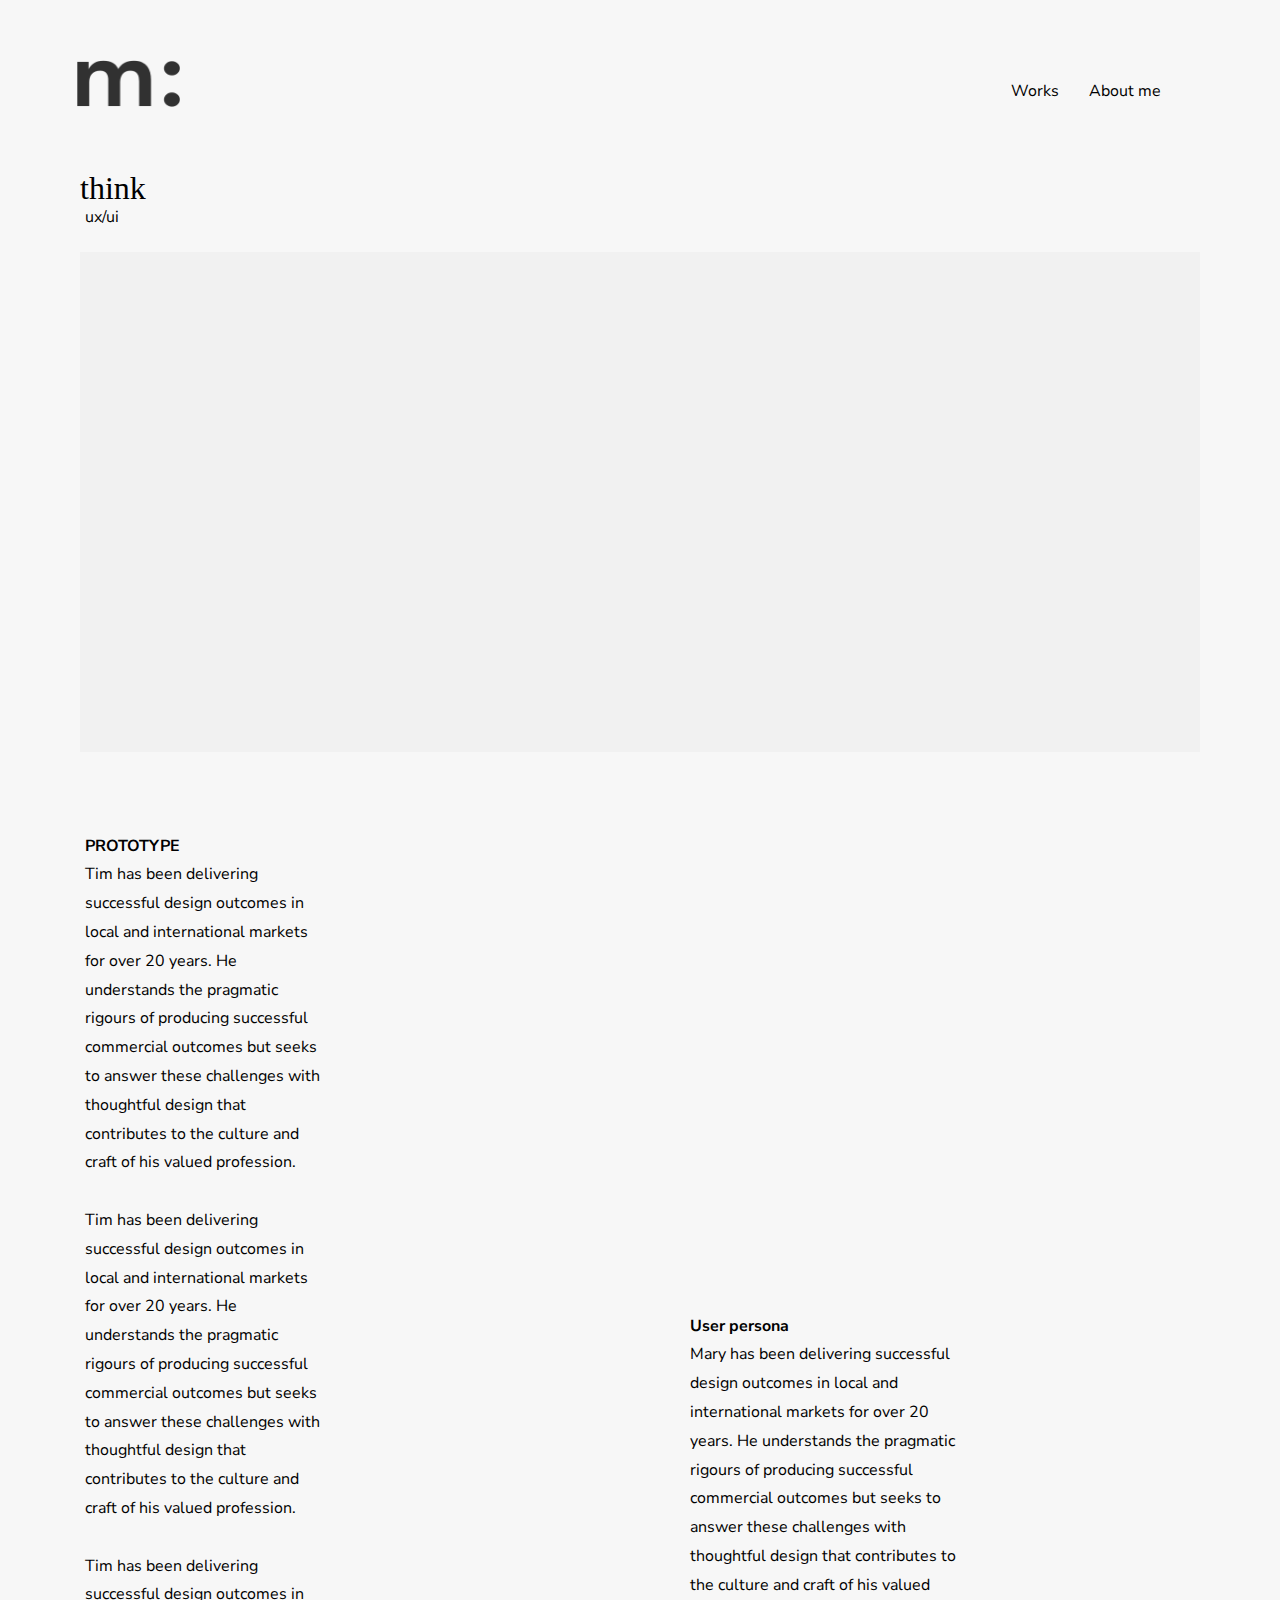
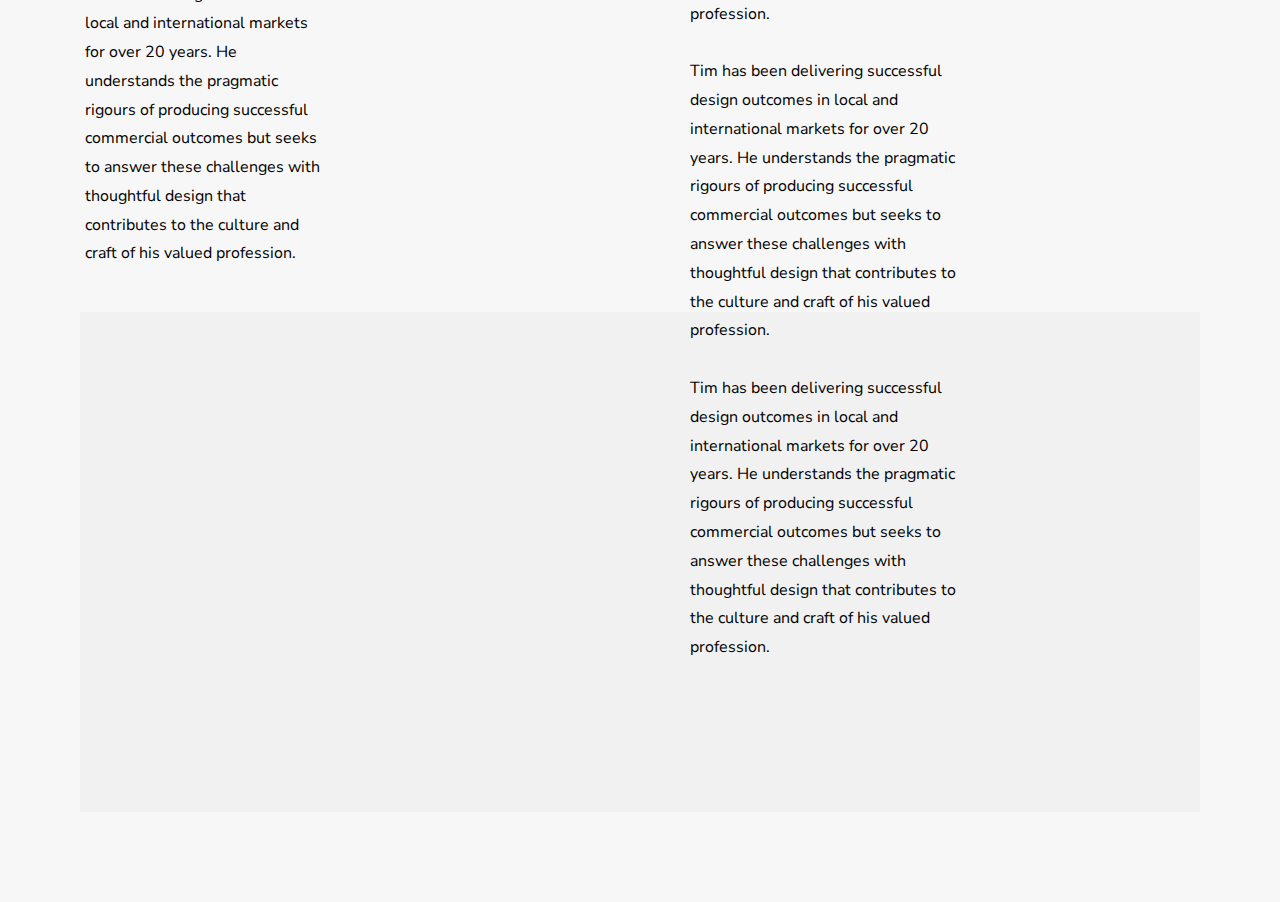
==== commit 237ecca9: "update: before changing text to 1 box" ====
--- a/project_1.html
+++ b/project_1.html
@@ -45,7 +45,7 @@
     <main>
     
     <div id="container-boxes-pag2"> 
-    <div class="container-boxes-pag2" id="box-img-">
+    <div class="container-boxes-pag2"></div>
         </div>
     </div>
 
--- a/css/styles.css
+++ b/css/styles.css
@@ -214,7 +214,7 @@
 
 .container-boxes-texto1 {
 margin-top: 80px;
-margin-left: 200px;
+margin-left: 80px;
 margin-right: 900px;
 margin-bottom: 180px;
 width: auto;
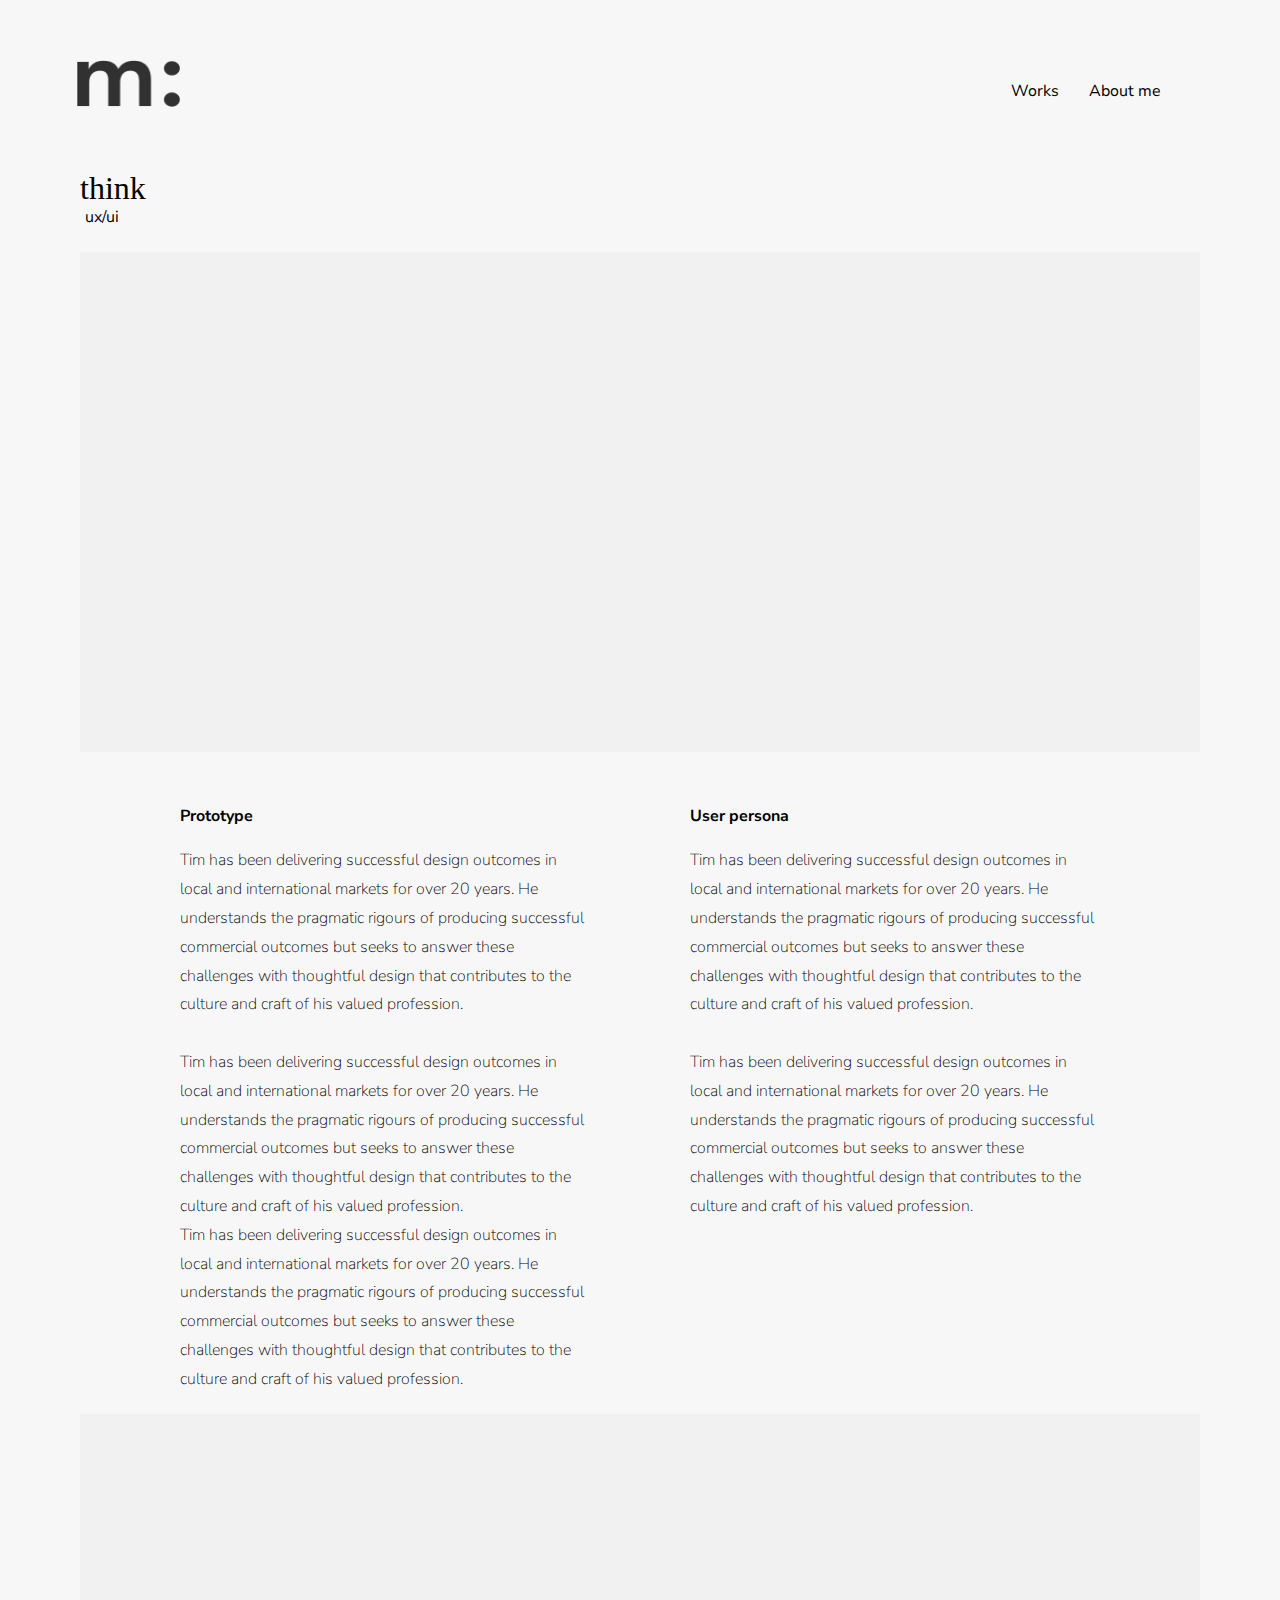
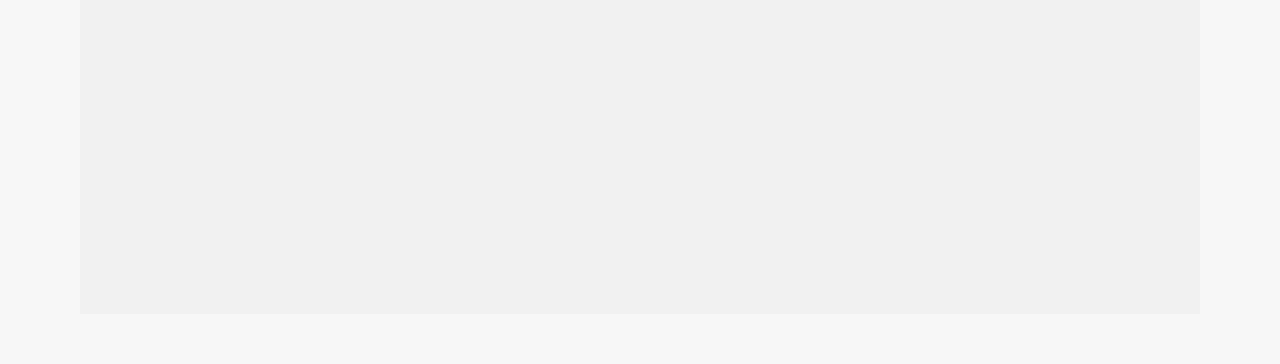
==== commit b4289e8b: "Viernes may" ====
--- a/project_1.html
+++ b/project_1.html
@@ -1,86 +1,76 @@
 <html>
-    <head>
-        <title>María Villar</title>
-          <meta charset="UTF-8">
-          <meta name="viewport" content="width=device-width, initial-scale=1.0">
-          <meta http-equiv="X-UA-Compatible" content="ie=edge">
-          <meta name=“viewport” content=“width=device-width, initial-scale=1.0"> 
-
-  <link rel="stylesheet" href="css/reset.css" />
-  <link rel="stylesheet" href="css/flexbox.css">
-
-
-  
-  <link rel="stylesheet" href="css/styles.css" />
-  <link href="https://fonts.googleapis.com/css?family=Nunito+Sans:200,200i,300,300i,400,400i,600,600i,700,700i,800,800i,900,900i" rel="stylesheet">
-
+<head>
+    <title>María Villar</title>
+    <meta charset="UTF-8">
+    <meta name="viewport" content="width=device-width, initial-scale=1.0">
+    <meta http-equiv="X-UA-Compatible" content="ie=edge">
+    <meta name=“viewport” content=“width=device-width, initial-scale=1.0"> 
+    
+    <link rel="stylesheet" href="css/reset.css" />
+    <link rel="stylesheet" href="css/flexbox.css">
+    
+    
+    
+    <link rel="stylesheet" href="css/styles.css" />
+    <link href="https://fonts.googleapis.com/css?family=Nunito+Sans:200,200i,300,300i,400,400i,600,600i,700,700i,800,800i,900,900i" rel="stylesheet">
+    
 </head>
 <body>
-<header>
-    <div class="containerheader"> 
+    <header>
+        <div class="containerheader"> 
             <a href="index.html>">
                 <img class="mediana" src="./img/l.png"/>
             </a>
-                
-       
-    <nav class="topnav-right">
+            
+            
+            <nav class="topnav-right">
                 <ul class="menu">         
                     <li><a href="index.html">Works</a></li>
                     <li><a href="index.html">About me</a></li>
                 </ul>
                 
-   </nav>
-  </header >
-<a>
-  <div class="containerpaginathink"> 
-  
-  <div class="titulo">
+            </nav>
+        </div>
+    </header >
     
-    <h1>think</h1> 
-    <h2>ux/ui</h2>
-
-  </div>
-</a>
-  
-    <main>
     
-    <div id="container-boxes-pag2"> 
-    <div class="container-boxes-pag2"></div>
+    
+    <div class="titulo">
+        <h1>think</h1> 
+        <h2>ux/ui</h2>
+    </div>
+    
+    
+    
+    <div class="container-boxes-pag3" id="box-img-">
+            
+    </div>       
+    
+    <div>
+        
+        <div class="container-boxes">
+            <div class="container-boxes-texto1">
+                    <h3>Prototype</h3>
+                <p>Tim has been delivering successful design outcomes in local and international markets for over 20 years. He understands the pragmatic rigours of producing successful commercial outcomes but seeks to answer these challenges with thoughtful design that contributes to the culture and craft of his valued profession.</p>
+                <br> <p>Tim has been delivering successful design outcomes in local and international markets for over 20 years. He understands the pragmatic rigours of producing successful commercial outcomes but seeks to answer these challenges with thoughtful design that contributes to the culture and craft of his valued profession.</p>
+                <p> Tim has been delivering successful design outcomes in local and international markets for over 20 years. He understands the pragmatic rigours of producing successful commercial outcomes but seeks to answer these challenges with thoughtful design that contributes to the culture and craft of his valued profession. </p>
+            </div>
+            
+            <div class="container-boxes-texto1">
+                    <h3>User persona</h3>
+                <p>Tim has been delivering successful design outcomes in local and international markets for over 20 years. He understands the pragmatic rigours of producing successful commercial outcomes but seeks to answer these challenges with thoughtful design that contributes to the culture and craft of his valued profession.</p>
+                <br> <p>Tim has been delivering successful design outcomes in local and international markets for over 20 years. He understands the pragmatic rigours of producing successful commercial outcomes but seeks to answer these challenges with thoughtful design that contributes to the culture and craft of his valued profession.</p>
+            </div>
         </div>
     </div>
+    
 
-    <div id="container-boxes-texto"> 
-     <div class="container-boxes-texto1"> 
-    <div class="container-prototype"><p >PROTOTYPE</p>
+
+    <div class="container-boxes-pag3" id="box-img-">
             
     </div>
-        <p> 
-            <br> <P>Tim has been delivering successful design outcomes in local and international markets for over 20 years. He understands the pragmatic rigours of producing successful commercial outcomes but seeks to answer these challenges with thoughtful design that contributes to the culture and craft of his valued profession.</P>
-            <br><P>Tim has been delivering successful design outcomes in local and international markets for over 20 years. He understands the pragmatic rigours of producing successful commercial outcomes but seeks to answer these challenges with thoughtful design that contributes to the culture and craft of his valued profession.</P>
-            <br><p> Tim has been delivering successful design outcomes in local and international markets for over 20 years. He understands the pragmatic rigours of producing successful commercial outcomes but seeks to answer these challenges with thoughtful design that contributes to the culture and craft of his valued profession. </P>
-            </p>
-            </div>
+</main>
 
-            <div class="container-boxes-texto2"> 
-            <div class="container-prototype"><p >User persona</p>
-                            
-            </div>
-            <p> 
-            <br><p>Mary has been delivering successful design outcomes in local and international markets for over 20 years. He understands the pragmatic rigours of producing successful commercial outcomes but seeks to answer these challenges with thoughtful design that contributes to the culture and craft of his valued profession.</P>
-            <br><P>Tim has been delivering successful design outcomes in local and international markets for over 20 years. He understands the pragmatic rigours of producing successful commercial outcomes but seeks to answer these challenges with thoughtful design that contributes to the culture and craft of his valued profession.</P>
-            <br><p> Tim has been delivering successful design outcomes in local and international markets for over 20 years. He understands the pragmatic rigours of producing successful commercial outcomes but seeks to answer these challenges with thoughtful design that contributes to the culture and craft of his valued profession. </P>
-            </p>
-            </div>
+</body>
 
-    <div id="container-boxes-pag3"> 
-    <div class="container-boxes-pag3" id="box-img-">
-    
-    </div>                    
-    </div>
-            
-       
-    </main>
-    
-    </body>
-    
 </html>
--- a/css/styles.css
+++ b/css/styles.css
@@ -1,6 +1,6 @@
 body {
 	font-family: 'Nunito Sans', sans-serif;
-	background-color: rgb(247, 247, 247)
+	background-color: rgb(247, 247, 247);
 }
 
 html {
@@ -29,7 +29,7 @@
 	display: flex;
 	justify-content: space-between;
 	padding: 60px 27px 0px 27px;
-  margin-bottom:32px;
+    margin-bottom:32px;
 }
 
 header{
@@ -49,8 +49,8 @@
 
 .menu li {
   list-style-type: none;
-	margin: 0;
-	padding:0;
+  margin: 0;
+  padding:0;
 	
 }
   
@@ -109,15 +109,6 @@
 	box-shadow: 5px 5px 20px rgba(202, 202, 202, 0.5)
 }
 
-.fondo {
-	width: auto;
-	height: 400px;
-	background: none;
-	margin-bottom:30px 
-	
-  
-}
-
 #box-img-1,#box-img-2,#box-img-3 {
 	background-image: url('../img/Think.png');
 	background-position: center;
@@ -125,19 +116,15 @@
 }
 
 
-.box3 {
-	margin: 20px;
-	padding: 50px;
-	justify-content: center;
-	text-align: left;
+.about {
 	font-weight: 100;
 	line-height: 20px;
-	
+	padding: 60px 80px 40px;
 }
 
 
 .titulo {
-	
+	margin-top: 60px;
 	margin-left: 80px;
 	text-align: left;
 	
@@ -157,31 +144,23 @@
 }
 
 .container-boxes-pag2 {
-	margin-top: 20px;
-  margin-left: 80px;
-	margin-right: 80px;
-	margin-bottom: 40px;
-  width: auto;
+margin-top: 20px;
+margin-left: 40px;
+margin-right: 80px;
+margin-bottom: 40px;
+width: auto;
+height: 500px;
+background-color: rgb(235, 235, 235, 0.5);
+display: flex;
+flex-wrap: wrap;
+padding: 0px 50px;
+	
+}
+
+.container-boxes-pag3 {
 	height: 500px;
-	background-color: rgb(235, 235, 235, 0.5);
-	display: flex;
-	flex-wrap: wrap;
-	padding: 0px 50px;
-	
-}
-
-.container-boxes-pag3 {
-	
-  margin-left: 80px;
-	margin-right: 80px;
-  width: auto;
-	height: 500px;
-	background-color: rgba(235, 235, 235, 0.5);
-	display: flex;
-	flex-wrap: wrap;
-	padding: 0px 50px;
-	margin-bottom: 90px;
-	
+    background-color: rgba(235, 235, 235, 0.5);
+    margin: 20px 80px 50px 80px;
 }
 
 .titulosnegritas {
@@ -192,17 +171,14 @@
 }
 
 .titulosnegritas2 {
-	font-weight: bold;
-	margin: 30px;
+font-weight: bold;
+margin: 30px;
 	
 }
 
 @media (max-width:375px){
 }
 
-.containerpaginathink {
-margin-top: 60px;
-}
 .container-conocernos {
 margin-top: 30px;
 
@@ -212,47 +188,62 @@
 
 }
 
+.container-main {
+display: flex;
+flex-direction: column;
+padding: 10px 10px;
+width: 100%;
+}
+
+.container-boxes {
+display: flex;
+height: fit-content;
+margin-left: 80px;
+margin-right: 80px;
+}
+
 .container-boxes-texto1 {
-margin-top: 80px;
-margin-left: 80px;
-margin-right: 900px;
-margin-bottom: 180px;
-width: auto;
+	height: 300px;
+	font-size: 1em;
+	line-height: 1.8em;
+	padding-left: 100px;
+	height: fit-content;
+	font-weight: 100;
+}
+.container-boxes-texto1:last-child {
+	padding-right: 100px;
+}
+
+.container-boxes-texto1 h3 {
+	font-weight: bold;
+	margin-bottom: 1em
+}
+
+@media (max-width: 376px) {
+	.container-boxes-texto1 {
+		min-width: 100%;
+	}
+
+	.container-main {
+		padding: 0;
+	}
+}
+
+.container-boxes-texto2 {
+width: 53;
 height: 300px;
 display: flex;
 flex-wrap: wrap;
-padding: 0px 50px;
-text-justify: left
+padding: 0px 10px 0px 20px;
+text-justify: left;
 font-size: 1em;
-padding-left: 5px;
+padding-left: 10px;
 line-height: 1.8em;
 justify-content: flex-start;
-}
-
-.container-boxes-texto2 {
-margin-top: 80px;
-margin-left: 600px;
-margin-right: 300px;
-margin-bottom: 300px;
-width: auto;
-height: 300px;
-display: flex;
-flex-wrap: wrap;
-padding: 0px 10px 0px 20px;
-text-justify: left
-font-size: 1em;
-padding-left: 90px;
-line-height: 1.8em;
-justify-content: flex-start;
-}
-	
-
-
-.container-prototype {
-font-weight: bold;
-
-}
-
-
-
-
+
+}
+
+
+
+
+
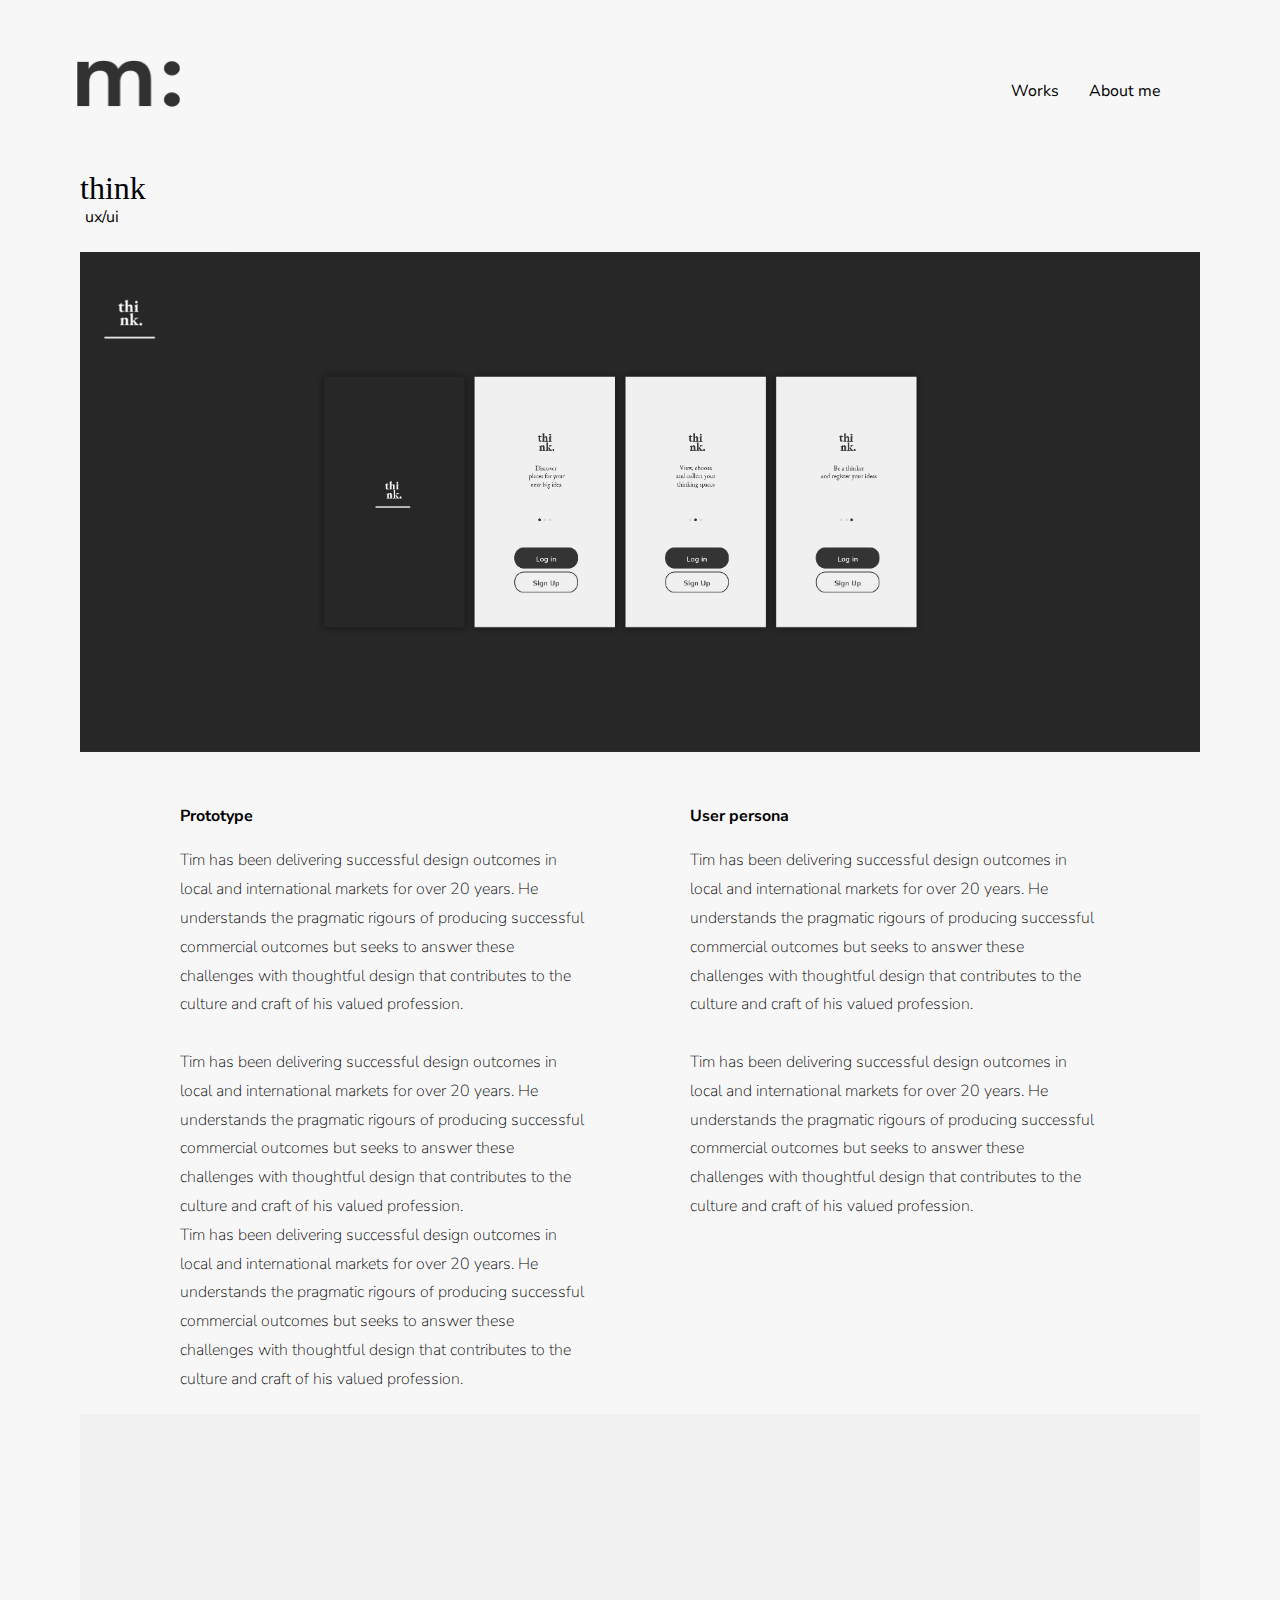
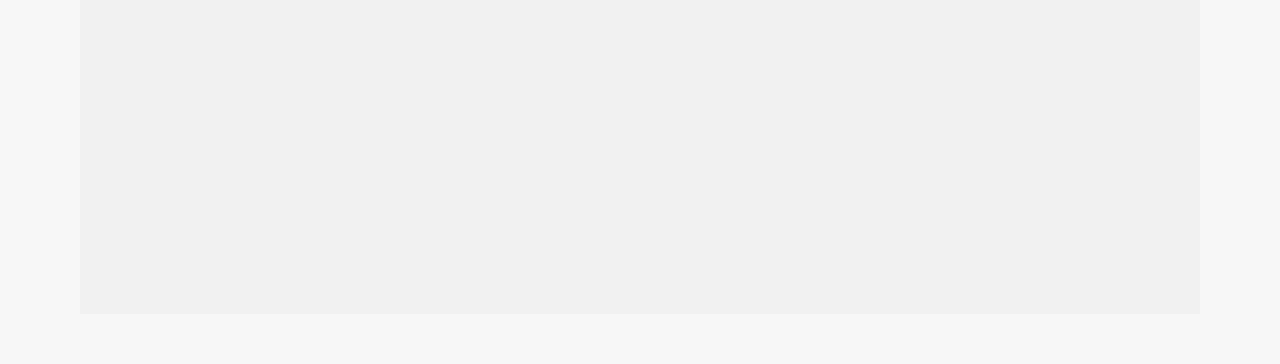
==== commit 7973590b: "WIP" ====
--- a/project_1.html
+++ b/project_1.html
@@ -42,7 +42,8 @@
     
     
     
-    <div class="container-boxes-pag3" id="box-img-">
+    <div class="container-boxes-pag3" id="box-img-T">
+            
             
     </div>       
     
--- a/css/styles.css
+++ b/css/styles.css
@@ -8,6 +8,12 @@
 	scroll-behavior: smooth;
 }
 
+main {
+	display: flex;
+	flex-direction: column;
+	justify-content: center;
+	align-items: center;
+}
 
 a {
 	color: #000;
@@ -83,16 +89,15 @@
 }
 
 #container-boxes {
-	background-color: rgb(247, 247, 247);
 	display: flex;
 	flex-wrap: wrap;
 	justify-content: center;
 	padding: 0px 50px;
-	
+	text-decoration: none;
 }
 
 .box{
-	background: rgb(247, 247, 247);
+	
 	width: 400px;
 	height: 400px;
 	margin: 8px;
@@ -109,10 +114,36 @@
 	box-shadow: 5px 5px 20px rgba(202, 202, 202, 0.5)
 }
 
-#box-img-1,#box-img-2,#box-img-3 {
+#box-img-1{
 	background-image: url('../img/Think.png');
 	background-position: center;
-	text-decoration-color:rgb(230, 230, 230)
+}
+
+#box-img-2 {
+	background-image: url('../img/3.jpg');
+	background-position: center;
+}
+
+
+#box-img-3 {
+	background-image: url('../img/6.jpg');
+	background-position: center;
+}
+
+#box-img-4 {
+	background-image: url('../img/4.jpg');
+	background-position: center;
+}
+
+
+#box-img-5 {
+	background-image: url('../img/2_2.jpg');
+	background-position: center;
+}
+
+#box-img-6 {
+	background-image: url('../img/5.jpg');
+	background-position: center;
 }
 
 
@@ -176,8 +207,10 @@
 	
 }
 
-@media (max-width:375px){
-}
+/* @media (max-width:375px){
+} */
+
+
 
 .container-conocernos {
 margin-top: 30px;
@@ -188,18 +221,19 @@
 
 }
 
-.container-main {
+/* .container-main {
 display: flex;
 flex-direction: column;
 padding: 10px 10px;
 width: 100%;
-}
+} */
 
 .container-boxes {
-display: flex;
-height: fit-content;
-margin-left: 80px;
-margin-right: 80px;
+	display: flex;
+	height: fit-content;
+	justify-content: center;
+	margin-left: 80px;
+	margin-right: 80px;
 }
 
 .container-boxes-texto1 {
@@ -243,7 +277,18 @@
 
 }
 
-
-
-
-
+@media screen and (min-width:1440px) {
+	#container-boxes{
+		max-width: 1310px;
+	}	
+}
+
+#box-img-T {
+	background-image: url('../img/T_1.jpg');
+	background-position: center;
+	background-size: cover;
+}
+
+
+
+
